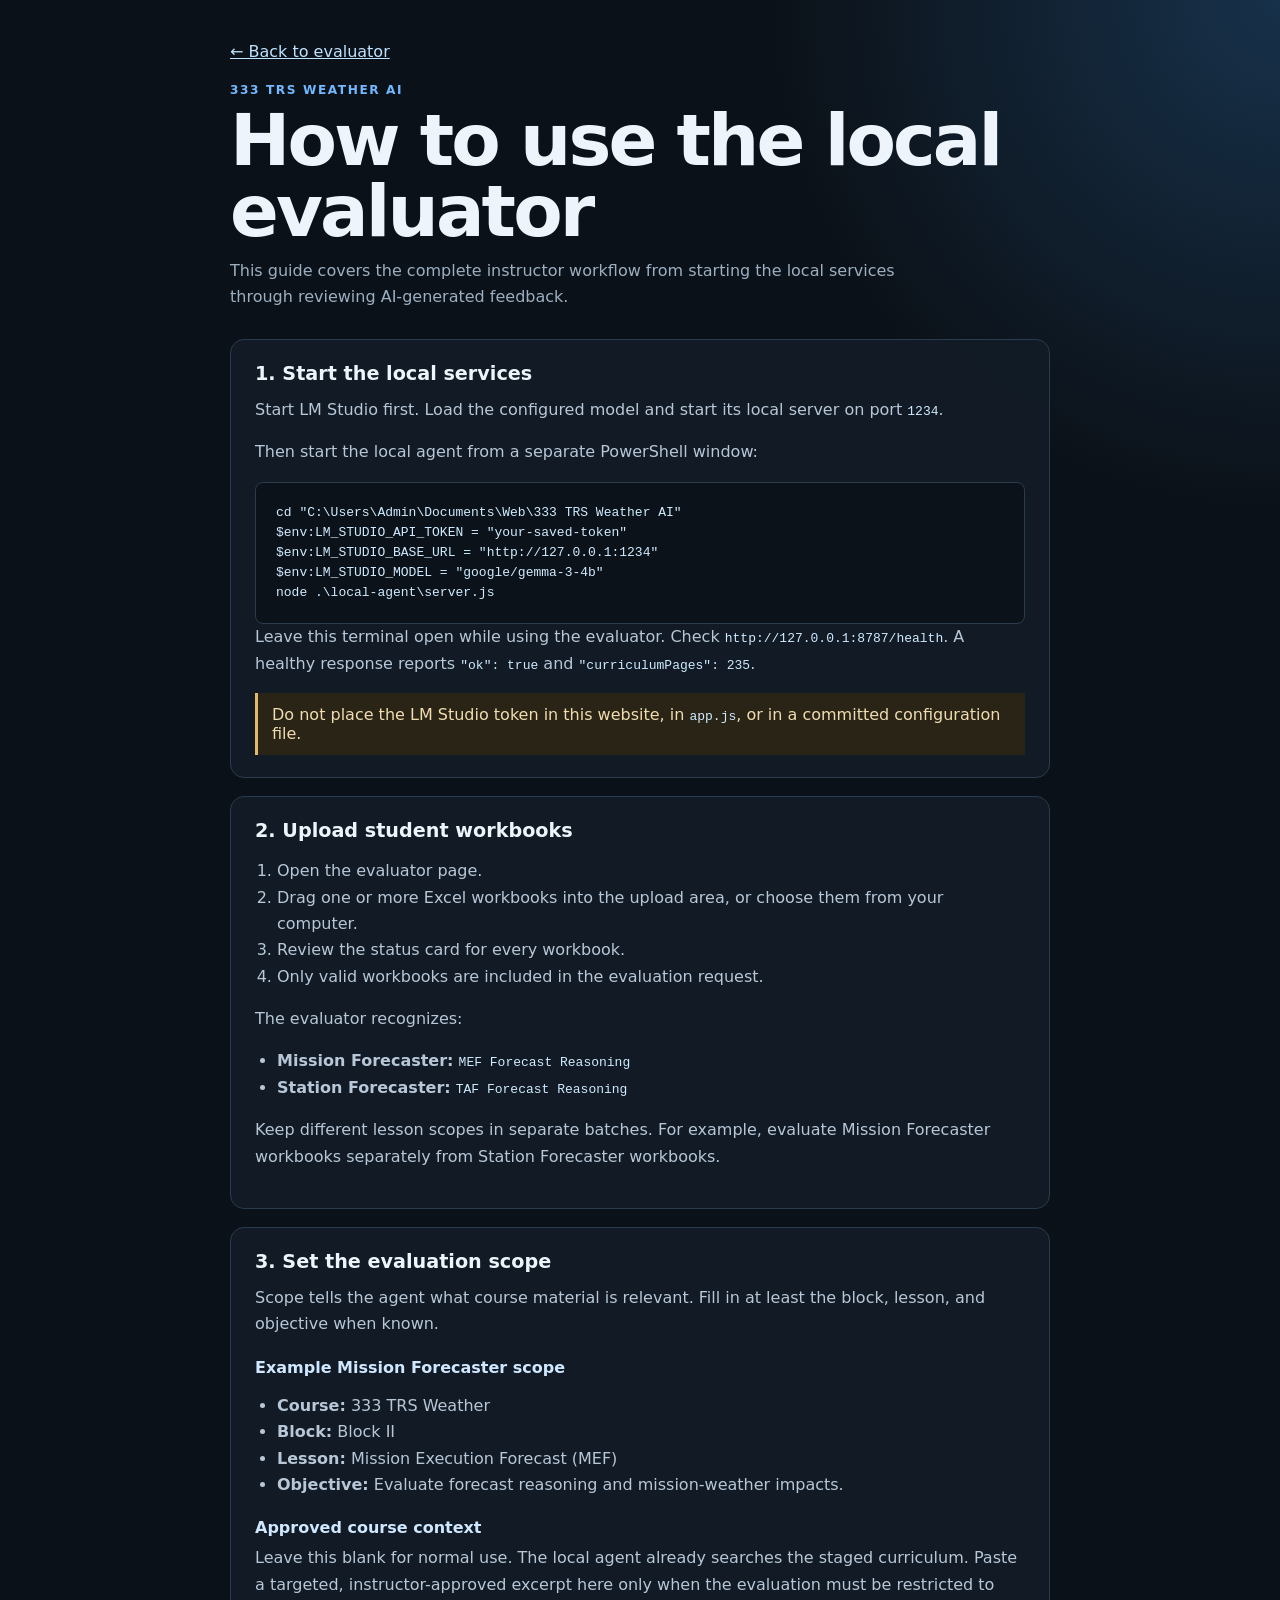
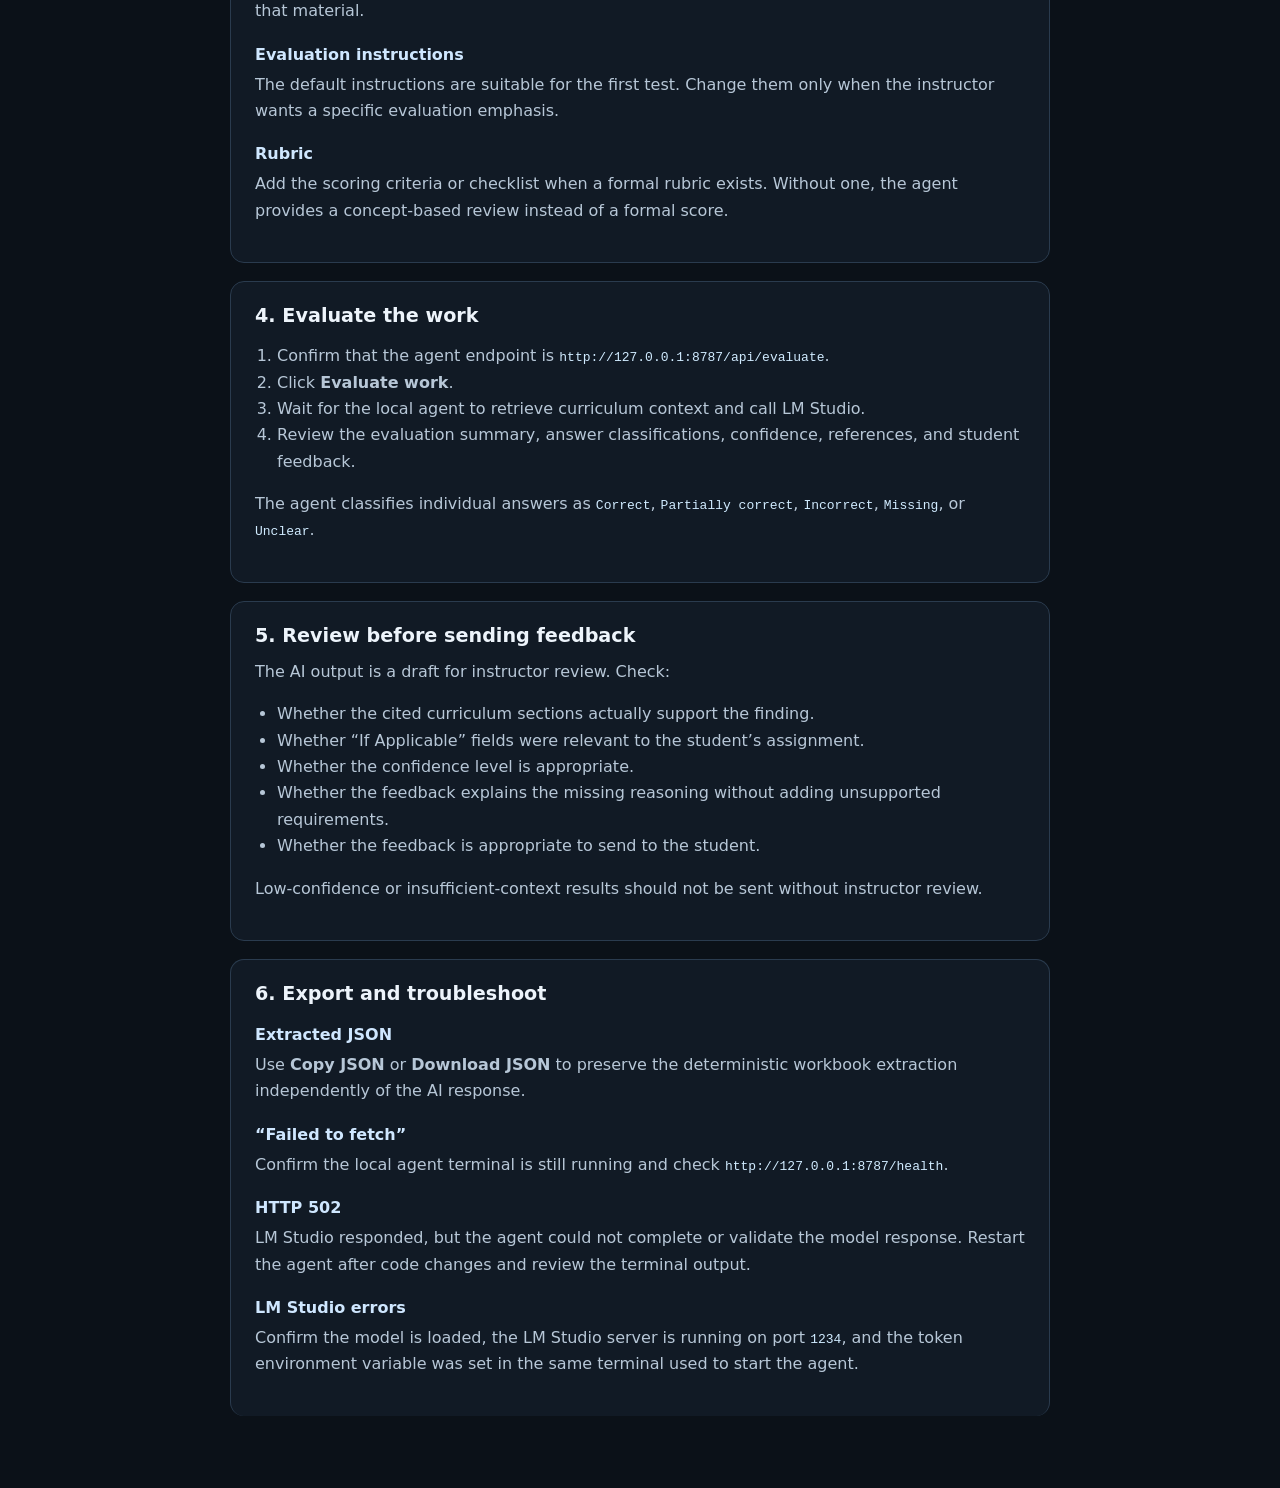
==== local-evaluator/how-to-use.html @ 7e0c820e "Initial project import" ====
<!doctype html>
<html lang="en">
<head>
  <meta charset="utf-8">
  <meta name="viewport" content="width=device-width, initial-scale=1">
  <title>How to use | 333 TRS Local Evaluator</title>
  <link rel="stylesheet" href="styles.css">
  <style>
    .guide { max-width: 820px; margin: 0 auto; }
    .guide-section { padding: 22px 24px; border-bottom: 1px solid var(--line); }
    .guide-section:last-child { border-bottom: 0; }
    .guide-section h2 { margin-bottom: 12px; }
    .guide-section h3 { margin: 20px 0 8px; color: #cfe7ff; font-size: 1rem; }
    .guide-section p, .guide-section li { color: #b7c7d7; line-height: 1.65; }
    .guide-section ul, .guide-section ol { padding-left: 22px; }
    .guide code { color: #d0ebff; }
    .guide pre { min-height: 0; max-height: none; margin: 12px 0 0; border: 1px solid var(--line); border-radius: 8px; background: #0b121a; }
    .back-link { display: inline-block; margin-bottom: 22px; color: #bfe3ff; }
    .warning { padding: 12px 14px; border-left: 3px solid #e4b86a; background: #2a2417; color: #f0dcae; }
  </style>
</head>
<body>
  <main class="app-shell guide">
    <a class="back-link" href="index.html">← Back to evaluator</a>
    <header class="hero">
      <div>
        <p class="eyebrow">333 TRS Weather AI</p>
        <h1>How to use the local evaluator</h1>
        <p class="intro">This guide covers the complete instructor workflow from starting the local services through reviewing AI-generated feedback.</p>
      </div>
    </header>

    <section class="panel guide-section">
      <h2>1. Start the local services</h2>
      <p>Start LM Studio first. Load the configured model and start its local server on port <code>1234</code>.</p>
      <p>Then start the local agent from a separate PowerShell window:</p>
      <pre><code>cd "C:\Users\Admin\Documents\Web\333 TRS Weather AI"
$env:LM_STUDIO_API_TOKEN = "your-saved-token"
$env:LM_STUDIO_BASE_URL = "http://127.0.0.1:1234"
$env:LM_STUDIO_MODEL = "google/gemma-3-4b"
node .\local-agent\server.js</code></pre>
      <p>Leave this terminal open while using the evaluator. Check <code>http://127.0.0.1:8787/health</code>. A healthy response reports <code>"ok": true</code> and <code>"curriculumPages": 235</code>.</p>
      <div class="warning">Do not place the LM Studio token in this website, in <code>app.js</code>, or in a committed configuration file.</div>
    </section>

    <section class="panel guide-section">
      <h2>2. Upload student workbooks</h2>
      <ol>
        <li>Open the evaluator page.</li>
        <li>Drag one or more Excel workbooks into the upload area, or choose them from your computer.</li>
        <li>Review the status card for every workbook.</li>
        <li>Only valid workbooks are included in the evaluation request.</li>
      </ol>
      <p>The evaluator recognizes:</p>
      <ul>
        <li><strong>Mission Forecaster:</strong> <code>MEF Forecast Reasoning</code></li>
        <li><strong>Station Forecaster:</strong> <code>TAF Forecast Reasoning</code></li>
      </ul>
      <p>Keep different lesson scopes in separate batches. For example, evaluate Mission Forecaster workbooks separately from Station Forecaster workbooks.</p>
    </section>

    <section class="panel guide-section">
      <h2>3. Set the evaluation scope</h2>
      <p>Scope tells the agent what course material is relevant. Fill in at least the block, lesson, and objective when known.</p>
      <h3>Example Mission Forecaster scope</h3>
      <ul>
        <li><strong>Course:</strong> 333 TRS Weather</li>
        <li><strong>Block:</strong> Block II</li>
        <li><strong>Lesson:</strong> Mission Execution Forecast (MEF)</li>
        <li><strong>Objective:</strong> Evaluate forecast reasoning and mission-weather impacts.</li>
      </ul>
      <h3>Approved course context</h3>
      <p>Leave this blank for normal use. The local agent already searches the staged curriculum. Paste a targeted, instructor-approved excerpt here only when the evaluation must be restricted to that material.</p>
      <h3>Evaluation instructions</h3>
      <p>The default instructions are suitable for the first test. Change them only when the instructor wants a specific evaluation emphasis.</p>
      <h3>Rubric</h3>
      <p>Add the scoring criteria or checklist when a formal rubric exists. Without one, the agent provides a concept-based review instead of a formal score.</p>
    </section>

    <section class="panel guide-section">
      <h2>4. Evaluate the work</h2>
      <ol>
        <li>Confirm that the agent endpoint is <code>http://127.0.0.1:8787/api/evaluate</code>.</li>
        <li>Click <strong>Evaluate work</strong>.</li>
        <li>Wait for the local agent to retrieve curriculum context and call LM Studio.</li>
        <li>Review the evaluation summary, answer classifications, confidence, references, and student feedback.</li>
      </ol>
      <p>The agent classifies individual answers as <code>Correct</code>, <code>Partially correct</code>, <code>Incorrect</code>, <code>Missing</code>, or <code>Unclear</code>.</p>
    </section>

    <section class="panel guide-section">
      <h2>5. Review before sending feedback</h2>
      <p>The AI output is a draft for instructor review. Check:</p>
      <ul>
        <li>Whether the cited curriculum sections actually support the finding.</li>
        <li>Whether “If Applicable” fields were relevant to the student’s assignment.</li>
        <li>Whether the confidence level is appropriate.</li>
        <li>Whether the feedback explains the missing reasoning without adding unsupported requirements.</li>
        <li>Whether the feedback is appropriate to send to the student.</li>
      </ul>
      <p>Low-confidence or insufficient-context results should not be sent without instructor review.</p>
    </section>

    <section class="panel guide-section">
      <h2>6. Export and troubleshoot</h2>
      <h3>Extracted JSON</h3>
      <p>Use <strong>Copy JSON</strong> or <strong>Download JSON</strong> to preserve the deterministic workbook extraction independently of the AI response.</p>
      <h3>“Failed to fetch”</h3>
      <p>Confirm the local agent terminal is still running and check <code>http://127.0.0.1:8787/health</code>.</p>
      <h3>HTTP 502</h3>
      <p>LM Studio responded, but the agent could not complete or validate the model response. Restart the agent after code changes and review the terminal output.</p>
      <h3>LM Studio errors</h3>
      <p>Confirm the model is loaded, the LM Studio server is running on port <code>1234</code>, and the token environment variable was set in the same terminal used to start the agent.</p>
    </section>
  </main>
</body>
</html>
---- local-evaluator/styles.css ----
:root {
  color-scheme: dark;
  font-family: Inter, ui-sans-serif, system-ui, sans-serif;
  background: #0b1118;
  color: #edf4fb;
  --panel: #121c27;
  --panel-light: #172535;
  --line: #2a3b4e;
  --muted: #9cafc1;
  --accent: #72b8ff;
  --success: #75d6ab;
  --danger: #ffaaa3;
}

* { box-sizing: border-box; }
body { margin: 0; min-height: 100vh; background: radial-gradient(circle at top right, #17314a 0, transparent 32rem), #0b1118; }
button, input, textarea { font: inherit; }
button { border: 0; border-radius: 8px; padding: 10px 14px; background: #2f81f7; color: white; font-weight: 700; cursor: pointer; }
button:hover:not(:disabled) { background: #5ba1fa; }
button:disabled { cursor: not-allowed; opacity: .45; }
textarea, input { width: 100%; border: 1px solid var(--line); border-radius: 8px; padding: 11px 12px; background: #0d151f; color: inherit; }
textarea { resize: vertical; line-height: 1.5; }
label { display: grid; gap: 7px; color: #c9d6e3; font-size: .88rem; font-weight: 700; }

.app-shell { width: min(1120px, calc(100% - 32px)); margin: 0 auto; padding: 42px 0 72px; }
.hero { display: flex; align-items: flex-start; justify-content: space-between; gap: 28px; margin-bottom: 28px; }
.eyebrow, .step { margin: 0 0 8px; color: var(--accent); font-size: .76rem; font-weight: 800; letter-spacing: .13em; text-transform: uppercase; }
h1, h2, p { margin-top: 0; }
h1 { max-width: 780px; margin-bottom: 12px; font-size: clamp(2.2rem, 6vw, 4.5rem); line-height: .98; letter-spacing: -.04em; }
h2 { margin-bottom: 0; font-size: 1.2rem; }
.intro { max-width: 700px; margin-bottom: 0; color: var(--muted); line-height: 1.65; }
.local-badge { flex: 0 0 auto; padding: 8px 11px; border: 1px solid #315473; border-radius: 999px; color: #b9dfff; font-size: .78rem; }
.panel { margin-top: 18px; border: 1px solid var(--line); border-radius: 14px; background: color-mix(in srgb, var(--panel) 92%, transparent); overflow: hidden; }
.panel-heading { display: flex; align-items: center; justify-content: space-between; gap: 16px; padding: 18px 20px; border-bottom: 1px solid var(--line); }
.panel-heading .step { margin-bottom: 4px; }
.muted, small { color: var(--muted); font-size: .84rem; }
.drop-zone { display: grid; justify-items: center; gap: 10px; margin: 20px; padding: 42px 24px; border: 2px dashed #47627f; border-radius: 12px; background: #101a25; text-align: center; transition: .15s ease; }
.drop-zone.is-dragging, .drop-zone:focus { border-color: var(--accent); background: #152a40; outline: none; }
.drop-zone strong { font-size: 1.12rem; }
.drop-zone span { color: var(--muted); }
.status { min-height: 22px; margin: 0 20px 16px; color: #bed0e1; line-height: 1.5; }
.status.success { color: var(--success); }
.status.error { color: var(--danger); }
.submission-list { display: grid; gap: 8px; padding: 0 20px 20px; }
.submission-card { display: flex; align-items: center; justify-content: space-between; gap: 14px; padding: 12px 14px; border: 1px solid var(--line); border-radius: 9px; background: #0e1721; }
.submission-card strong { display: block; overflow-wrap: anywhere; }
.submission-card small { display: block; margin-top: 3px; }
.pill { padding: 4px 8px; border-radius: 999px; background: #20374a; color: #bfe3ff; font-size: .75rem; white-space: nowrap; }
.pill.error { background: #482b32; color: #ffc4bd; }
.field-grid { display: grid; grid-template-columns: repeat(4, 1fr); gap: 14px; padding: 20px 20px 0; }
.field-stack { display: grid; gap: 16px; padding: 16px 20px 20px; }
.agent-row { display: grid; grid-template-columns: minmax(0, 1fr) 180px auto; align-items: end; gap: 14px; padding: 20px; }
.primary { min-height: 45px; }
.evaluation-output { margin: 0 20px 20px; padding: 18px; border: 1px solid #315473; border-radius: 10px; background: #0c1823; line-height: 1.6; white-space: pre-wrap; }
.output-panel { margin-top: 18px; }
.actions { display: flex; gap: 8px; }
pre { margin: 0; min-height: 220px; max-height: 50vh; overflow: auto; padding: 20px; color: #c8e1ff; font: 13px/1.55 ui-monospace, SFMono-Regular, Consolas, monospace; white-space: pre-wrap; overflow-wrap: anywhere; }

@media (max-width: 760px) {
  .hero, .panel-heading { align-items: flex-start; flex-direction: column; }
  .field-grid, .agent-row { grid-template-columns: 1fr; }
  .local-badge { align-self: flex-start; }
  .actions { flex-wrap: wrap; }
}
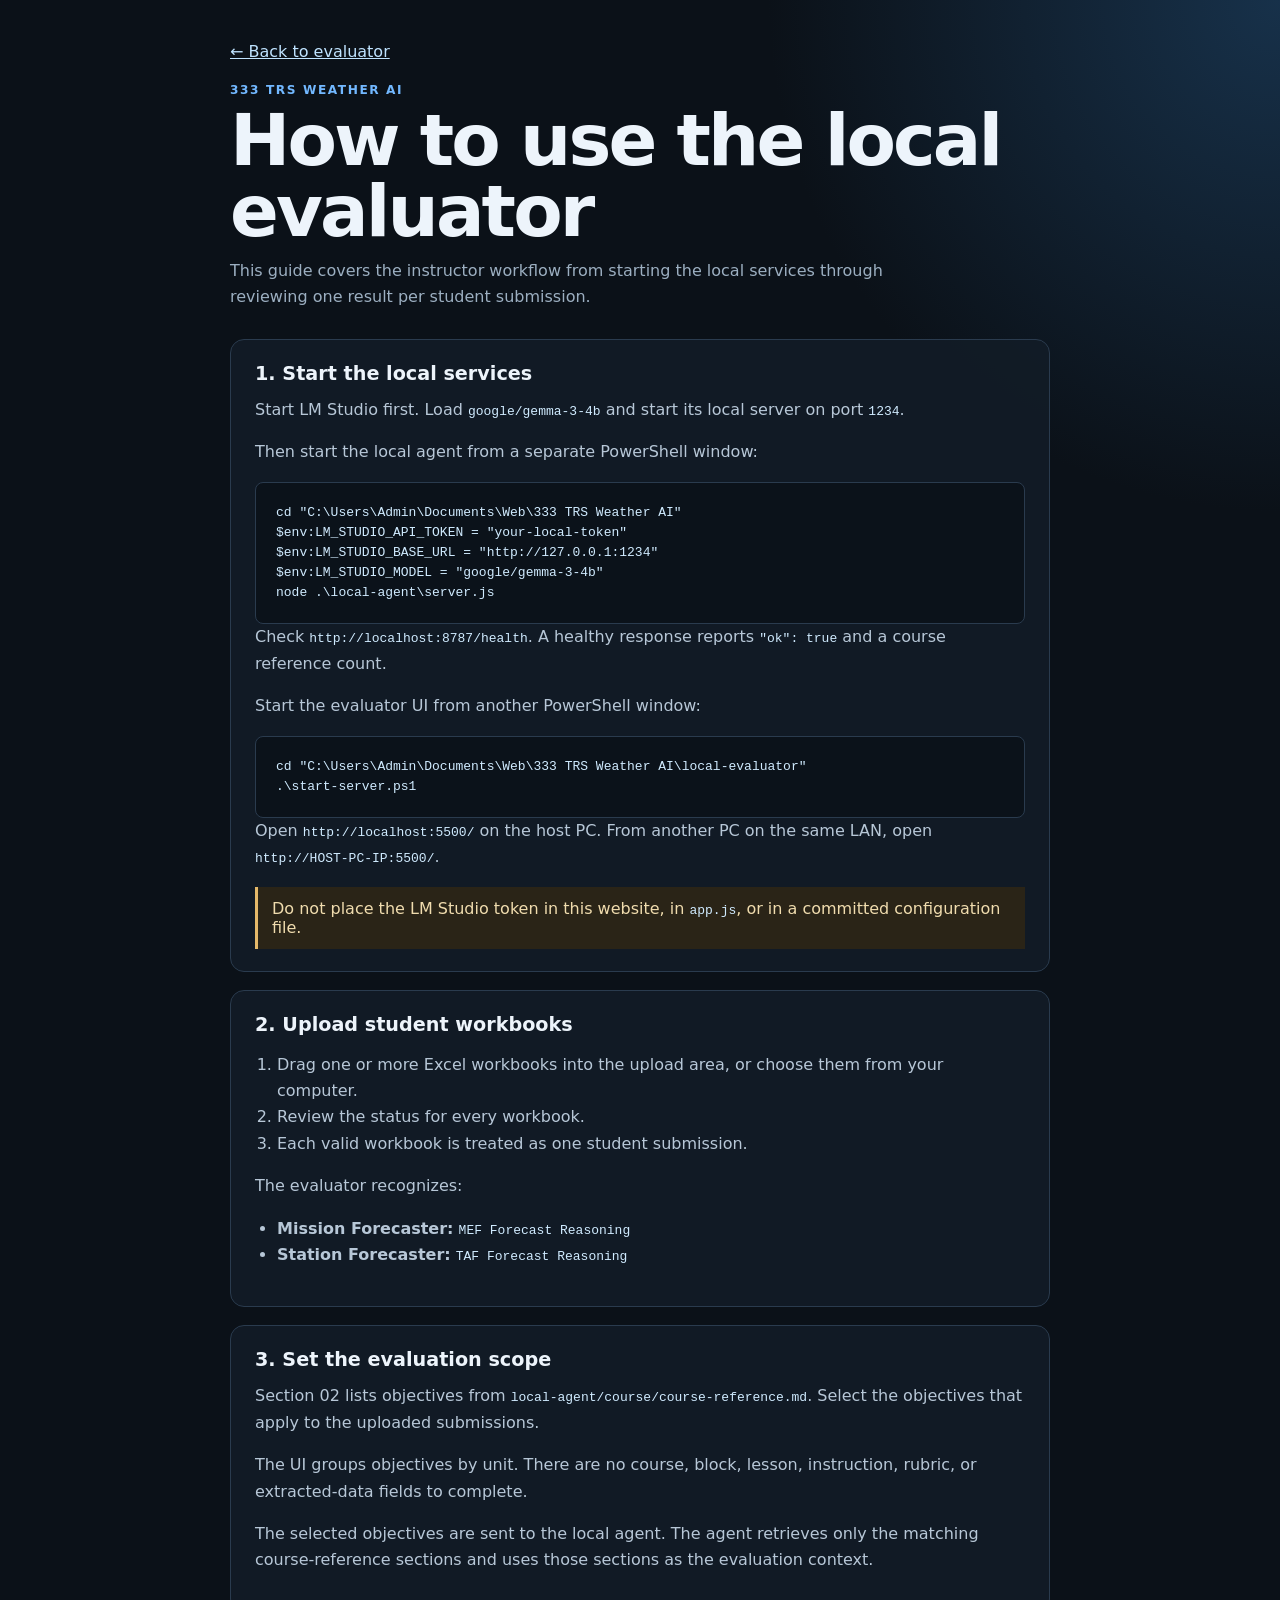
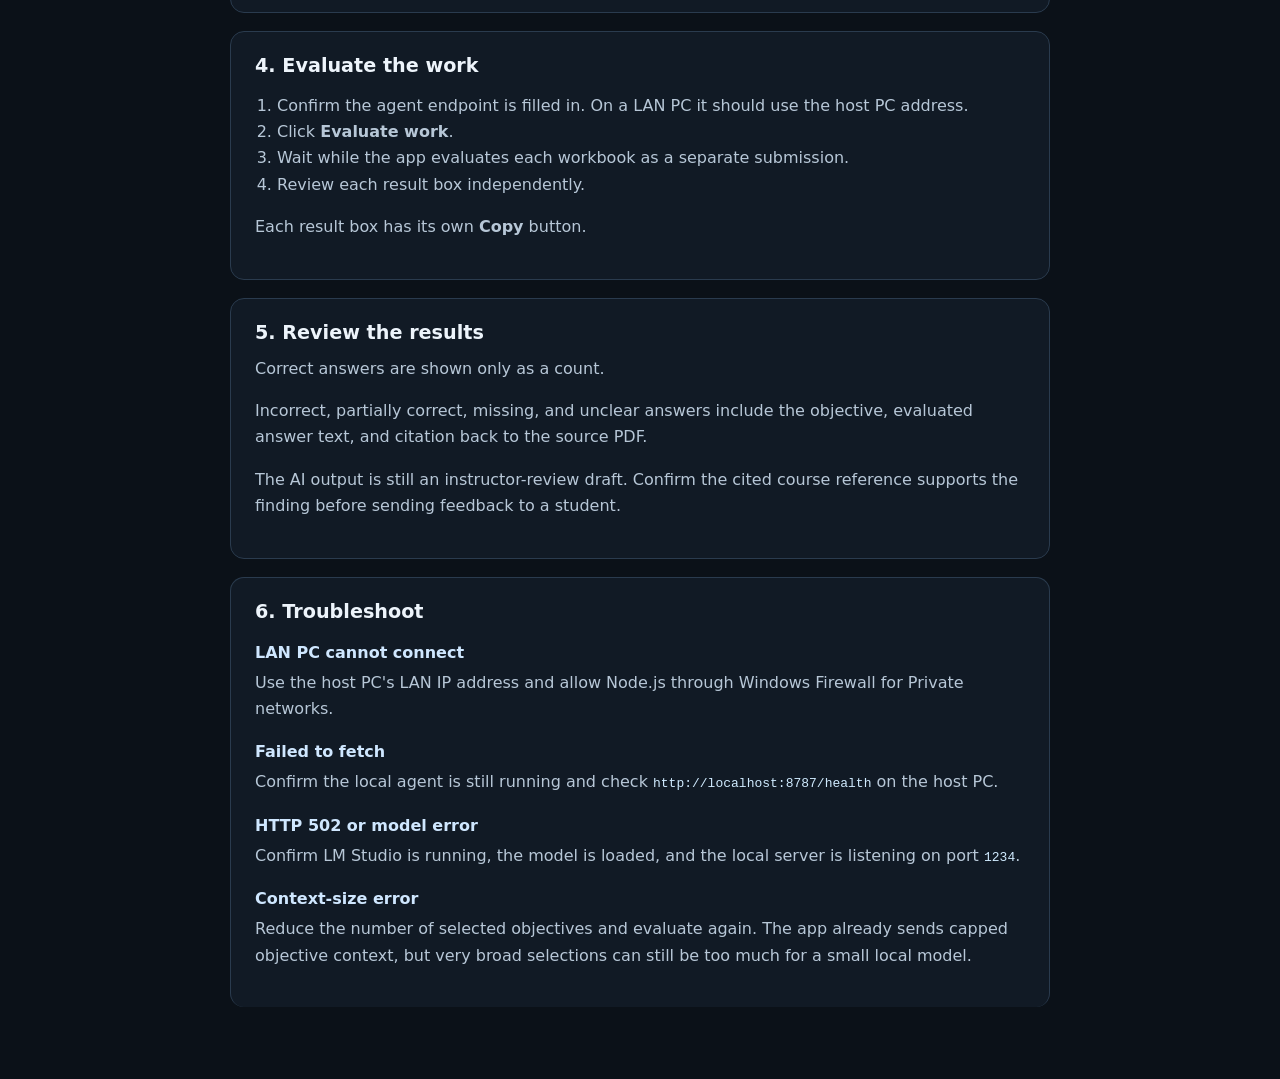
==== commit a5152113: "Update local evaluator workflow docs" ====
--- a/local-evaluator/how-to-use.html
+++ b/local-evaluator/how-to-use.html
@@ -21,96 +21,81 @@
 </head>
 <body>
   <main class="app-shell guide">
-    <a class="back-link" href="index.html">← Back to evaluator</a>
+    <a class="back-link" href="index.html">&larr; Back to evaluator</a>
     <header class="hero">
       <div>
         <p class="eyebrow">333 TRS Weather AI</p>
         <h1>How to use the local evaluator</h1>
-        <p class="intro">This guide covers the complete instructor workflow from starting the local services through reviewing AI-generated feedback.</p>
+        <p class="intro">This guide covers the instructor workflow from starting the local services through reviewing one result per student submission.</p>
       </div>
     </header>
 
     <section class="panel guide-section">
       <h2>1. Start the local services</h2>
-      <p>Start LM Studio first. Load the configured model and start its local server on port <code>1234</code>.</p>
+      <p>Start LM Studio first. Load <code>google/gemma-3-4b</code> and start its local server on port <code>1234</code>.</p>
       <p>Then start the local agent from a separate PowerShell window:</p>
       <pre><code>cd "C:\Users\Admin\Documents\Web\333 TRS Weather AI"
-$env:LM_STUDIO_API_TOKEN = "your-saved-token"
+$env:LM_STUDIO_API_TOKEN = "your-local-token"
 $env:LM_STUDIO_BASE_URL = "http://127.0.0.1:1234"
 $env:LM_STUDIO_MODEL = "google/gemma-3-4b"
 node .\local-agent\server.js</code></pre>
-      <p>Leave this terminal open while using the evaluator. Check <code>http://127.0.0.1:8787/health</code>. A healthy response reports <code>"ok": true</code> and <code>"curriculumPages": 235</code>.</p>
+      <p>Check <code>http://localhost:8787/health</code>. A healthy response reports <code>"ok": true</code> and a course reference count.</p>
+      <p>Start the evaluator UI from another PowerShell window:</p>
+      <pre><code>cd "C:\Users\Admin\Documents\Web\333 TRS Weather AI\local-evaluator"
+.\start-server.ps1</code></pre>
+      <p>Open <code>http://localhost:5500/</code> on the host PC. From another PC on the same LAN, open <code>http://HOST-PC-IP:5500/</code>.</p>
       <div class="warning">Do not place the LM Studio token in this website, in <code>app.js</code>, or in a committed configuration file.</div>
     </section>
 
     <section class="panel guide-section">
       <h2>2. Upload student workbooks</h2>
       <ol>
-        <li>Open the evaluator page.</li>
         <li>Drag one or more Excel workbooks into the upload area, or choose them from your computer.</li>
-        <li>Review the status card for every workbook.</li>
-        <li>Only valid workbooks are included in the evaluation request.</li>
+        <li>Review the status for every workbook.</li>
+        <li>Each valid workbook is treated as one student submission.</li>
       </ol>
       <p>The evaluator recognizes:</p>
       <ul>
         <li><strong>Mission Forecaster:</strong> <code>MEF Forecast Reasoning</code></li>
         <li><strong>Station Forecaster:</strong> <code>TAF Forecast Reasoning</code></li>
       </ul>
-      <p>Keep different lesson scopes in separate batches. For example, evaluate Mission Forecaster workbooks separately from Station Forecaster workbooks.</p>
     </section>
 
     <section class="panel guide-section">
       <h2>3. Set the evaluation scope</h2>
-      <p>Scope tells the agent what course material is relevant. Fill in at least the block, lesson, and objective when known.</p>
-      <h3>Example Mission Forecaster scope</h3>
-      <ul>
-        <li><strong>Course:</strong> 333 TRS Weather</li>
-        <li><strong>Block:</strong> Block II</li>
-        <li><strong>Lesson:</strong> Mission Execution Forecast (MEF)</li>
-        <li><strong>Objective:</strong> Evaluate forecast reasoning and mission-weather impacts.</li>
-      </ul>
-      <h3>Approved course context</h3>
-      <p>Leave this blank for normal use. The local agent already searches the staged curriculum. Paste a targeted, instructor-approved excerpt here only when the evaluation must be restricted to that material.</p>
-      <h3>Evaluation instructions</h3>
-      <p>The default instructions are suitable for the first test. Change them only when the instructor wants a specific evaluation emphasis.</p>
-      <h3>Rubric</h3>
-      <p>Add the scoring criteria or checklist when a formal rubric exists. Without one, the agent provides a concept-based review instead of a formal score.</p>
+      <p>Section 02 lists objectives from <code>local-agent/course/course-reference.md</code>. Select the objectives that apply to the uploaded submissions.</p>
+      <p>The UI groups objectives by unit. There are no course, block, lesson, instruction, rubric, or extracted-data fields to complete.</p>
+      <p>The selected objectives are sent to the local agent. The agent retrieves only the matching course-reference sections and uses those sections as the evaluation context.</p>
     </section>
 
     <section class="panel guide-section">
       <h2>4. Evaluate the work</h2>
       <ol>
-        <li>Confirm that the agent endpoint is <code>http://127.0.0.1:8787/api/evaluate</code>.</li>
+        <li>Confirm the agent endpoint is filled in. On a LAN PC it should use the host PC address.</li>
         <li>Click <strong>Evaluate work</strong>.</li>
-        <li>Wait for the local agent to retrieve curriculum context and call LM Studio.</li>
-        <li>Review the evaluation summary, answer classifications, confidence, references, and student feedback.</li>
+        <li>Wait while the app evaluates each workbook as a separate submission.</li>
+        <li>Review each result box independently.</li>
       </ol>
-      <p>The agent classifies individual answers as <code>Correct</code>, <code>Partially correct</code>, <code>Incorrect</code>, <code>Missing</code>, or <code>Unclear</code>.</p>
+      <p>Each result box has its own <strong>Copy</strong> button.</p>
     </section>
 
     <section class="panel guide-section">
-      <h2>5. Review before sending feedback</h2>
-      <p>The AI output is a draft for instructor review. Check:</p>
-      <ul>
-        <li>Whether the cited curriculum sections actually support the finding.</li>
-        <li>Whether “If Applicable” fields were relevant to the student’s assignment.</li>
-        <li>Whether the confidence level is appropriate.</li>
-        <li>Whether the feedback explains the missing reasoning without adding unsupported requirements.</li>
-        <li>Whether the feedback is appropriate to send to the student.</li>
-      </ul>
-      <p>Low-confidence or insufficient-context results should not be sent without instructor review.</p>
+      <h2>5. Review the results</h2>
+      <p>Correct answers are shown only as a count.</p>
+      <p>Incorrect, partially correct, missing, and unclear answers include the objective, evaluated answer text, and citation back to the source PDF.</p>
+      <p>The AI output is still an instructor-review draft. Confirm the cited course reference supports the finding before sending feedback to a student.</p>
     </section>
 
     <section class="panel guide-section">
-      <h2>6. Export and troubleshoot</h2>
-      <h3>Extracted JSON</h3>
-      <p>Use <strong>Copy JSON</strong> or <strong>Download JSON</strong> to preserve the deterministic workbook extraction independently of the AI response.</p>
-      <h3>“Failed to fetch”</h3>
-      <p>Confirm the local agent terminal is still running and check <code>http://127.0.0.1:8787/health</code>.</p>
-      <h3>HTTP 502</h3>
-      <p>LM Studio responded, but the agent could not complete or validate the model response. Restart the agent after code changes and review the terminal output.</p>
-      <h3>LM Studio errors</h3>
-      <p>Confirm the model is loaded, the LM Studio server is running on port <code>1234</code>, and the token environment variable was set in the same terminal used to start the agent.</p>
+      <h2>6. Troubleshoot</h2>
+      <h3>LAN PC cannot connect</h3>
+      <p>Use the host PC's LAN IP address and allow Node.js through Windows Firewall for Private networks.</p>
+      <h3>Failed to fetch</h3>
+      <p>Confirm the local agent is still running and check <code>http://localhost:8787/health</code> on the host PC.</p>
+      <h3>HTTP 502 or model error</h3>
+      <p>Confirm LM Studio is running, the model is loaded, and the local server is listening on port <code>1234</code>.</p>
+      <h3>Context-size error</h3>
+      <p>Reduce the number of selected objectives and evaluate again. The app already sends capped objective context, but very broad selections can still be too much for a small local model.</p>
     </section>
   </main>
 </body>
--- a/local-evaluator/styles.css
+++ b/local-evaluator/styles.css
@@ -47,18 +47,30 @@
 .submission-card small { display: block; margin-top: 3px; }
 .pill { padding: 4px 8px; border-radius: 999px; background: #20374a; color: #bfe3ff; font-size: .75rem; white-space: nowrap; }
 .pill.error { background: #482b32; color: #ffc4bd; }
-.field-grid { display: grid; grid-template-columns: repeat(4, 1fr); gap: 14px; padding: 20px 20px 0; }
 .field-stack { display: grid; gap: 16px; padding: 16px 20px 20px; }
-.agent-row { display: grid; grid-template-columns: minmax(0, 1fr) 180px auto; align-items: end; gap: 14px; padding: 20px; }
+.label-row { display: flex; align-items: center; justify-content: space-between; gap: 14px; margin-bottom: 8px; color: #c9d6e3; font-size: .88rem; font-weight: 700; }
+.objective-list { display: grid; gap: 14px; }
+.objective-unit { border: 1px solid var(--line); border-radius: 10px; background: #0c1520; overflow: hidden; }
+.objective-unit h3 { margin: 0; padding: 12px 14px; border-bottom: 1px solid var(--line); font-size: .98rem; color: #edf4fb; }
+.objective-options { display: grid; grid-template-columns: repeat(auto-fit, minmax(210px, 1fr)); gap: 8px; padding: 12px; }
+.objective-option { display: flex; grid-template-columns: none; align-items: flex-start; gap: 9px; padding: 10px 12px; border: 1px solid var(--line); border-radius: 8px; background: #0e1721; font-weight: 650; }
+.objective-option input { width: auto; margin-top: 2px; accent-color: var(--accent); }
+.agent-row { display: grid; grid-template-columns: minmax(0, 1fr) 180px; align-items: end; gap: 14px; padding: 20px; }
 .primary { min-height: 45px; }
-.evaluation-output { margin: 0 20px 20px; padding: 18px; border: 1px solid #315473; border-radius: 10px; background: #0c1823; line-height: 1.6; white-space: pre-wrap; }
+.evaluation-grid { display: grid; gap: 12px; margin: 0 20px 20px; }
+.evaluation-card { border: 1px solid #315473; border-radius: 10px; background: #0c1823; overflow: hidden; }
+.result-heading { display: flex; align-items: center; justify-content: space-between; gap: 12px; padding: 14px 16px; border-bottom: 1px solid #315473; }
+.result-heading h3 { margin: 0; font-size: 1rem; overflow-wrap: anywhere; }
+.result-actions { display: flex; align-items: center; gap: 8px; }
+.result-actions button { padding: 6px 9px; border-radius: 7px; font-size: .78rem; }
+.evaluation-card pre { min-height: 120px; max-height: 38vh; padding: 16px; color: #d9ebff; }
 .output-panel { margin-top: 18px; }
 .actions { display: flex; gap: 8px; }
 pre { margin: 0; min-height: 220px; max-height: 50vh; overflow: auto; padding: 20px; color: #c8e1ff; font: 13px/1.55 ui-monospace, SFMono-Regular, Consolas, monospace; white-space: pre-wrap; overflow-wrap: anywhere; }
 
 @media (max-width: 760px) {
   .hero, .panel-heading { align-items: flex-start; flex-direction: column; }
-  .field-grid, .agent-row { grid-template-columns: 1fr; }
+  .agent-row { grid-template-columns: 1fr; }
   .local-badge { align-self: flex-start; }
   .actions { flex-wrap: wrap; }
 }
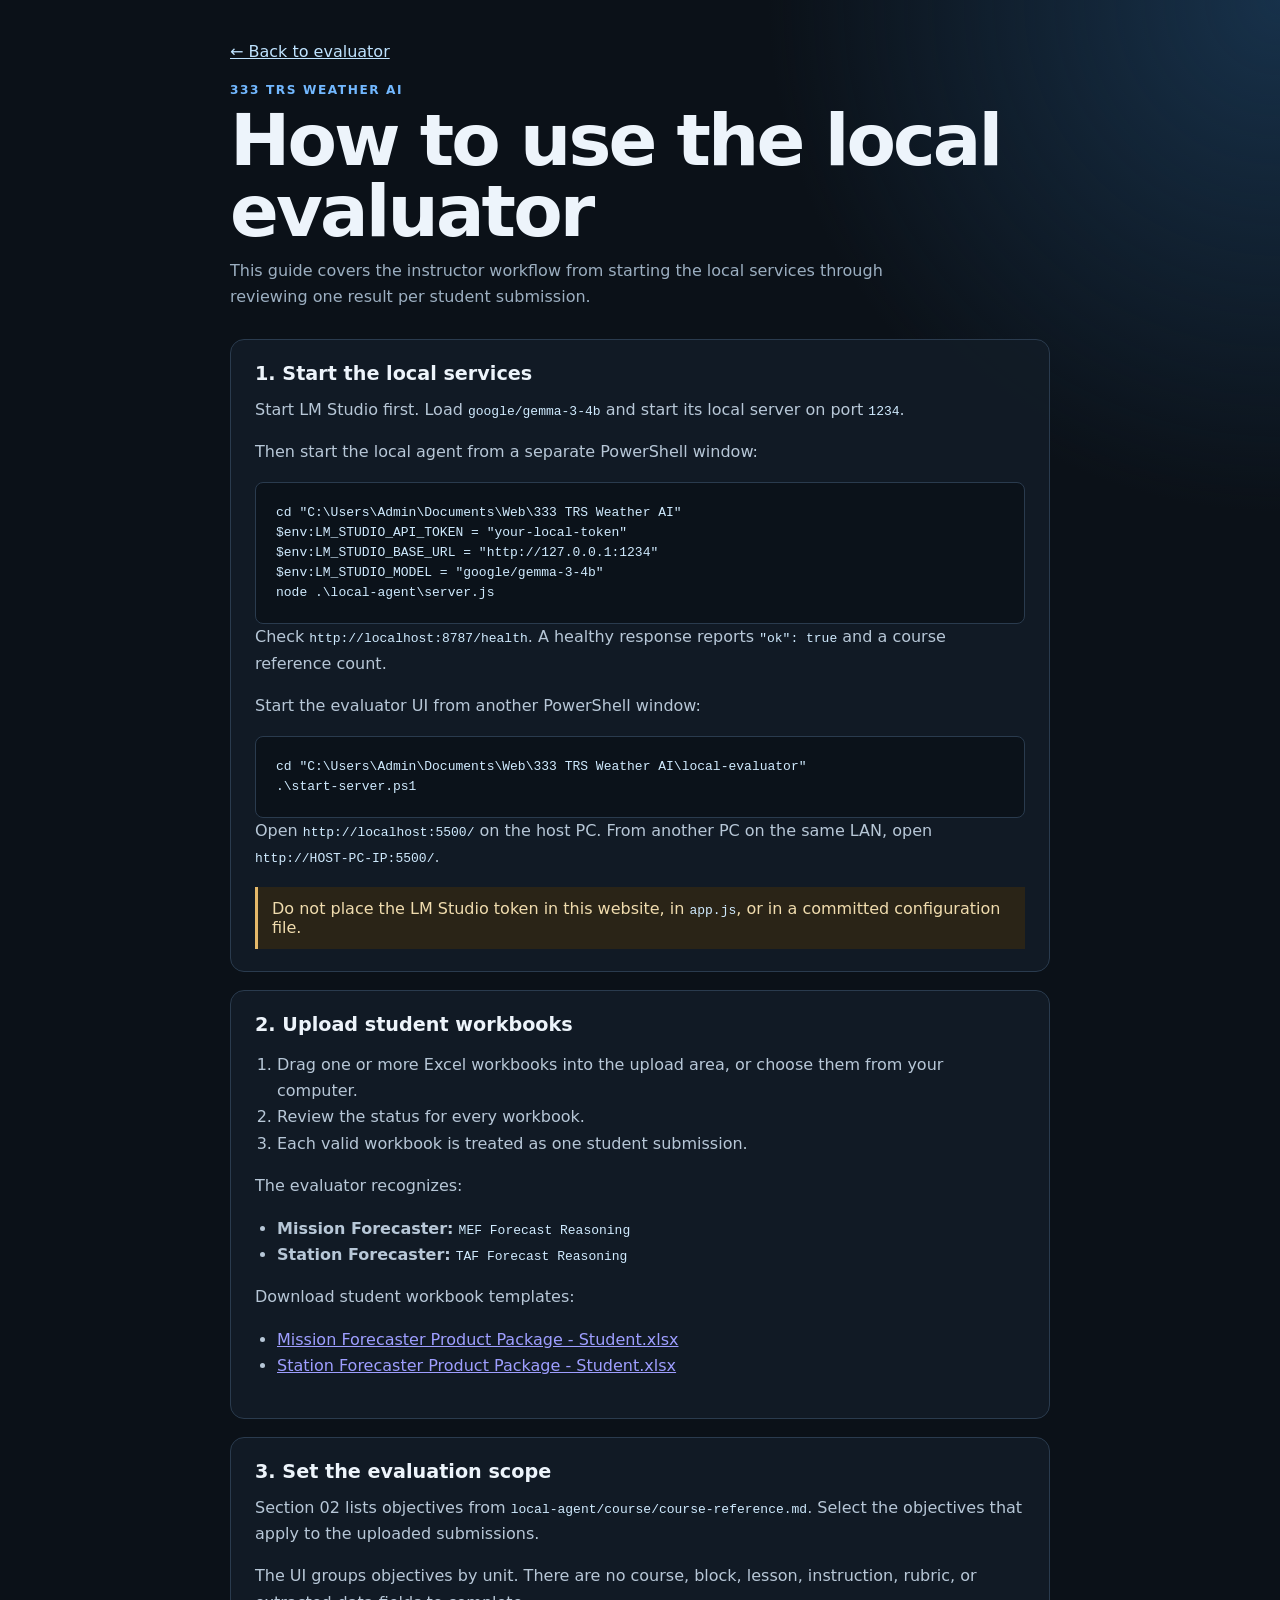
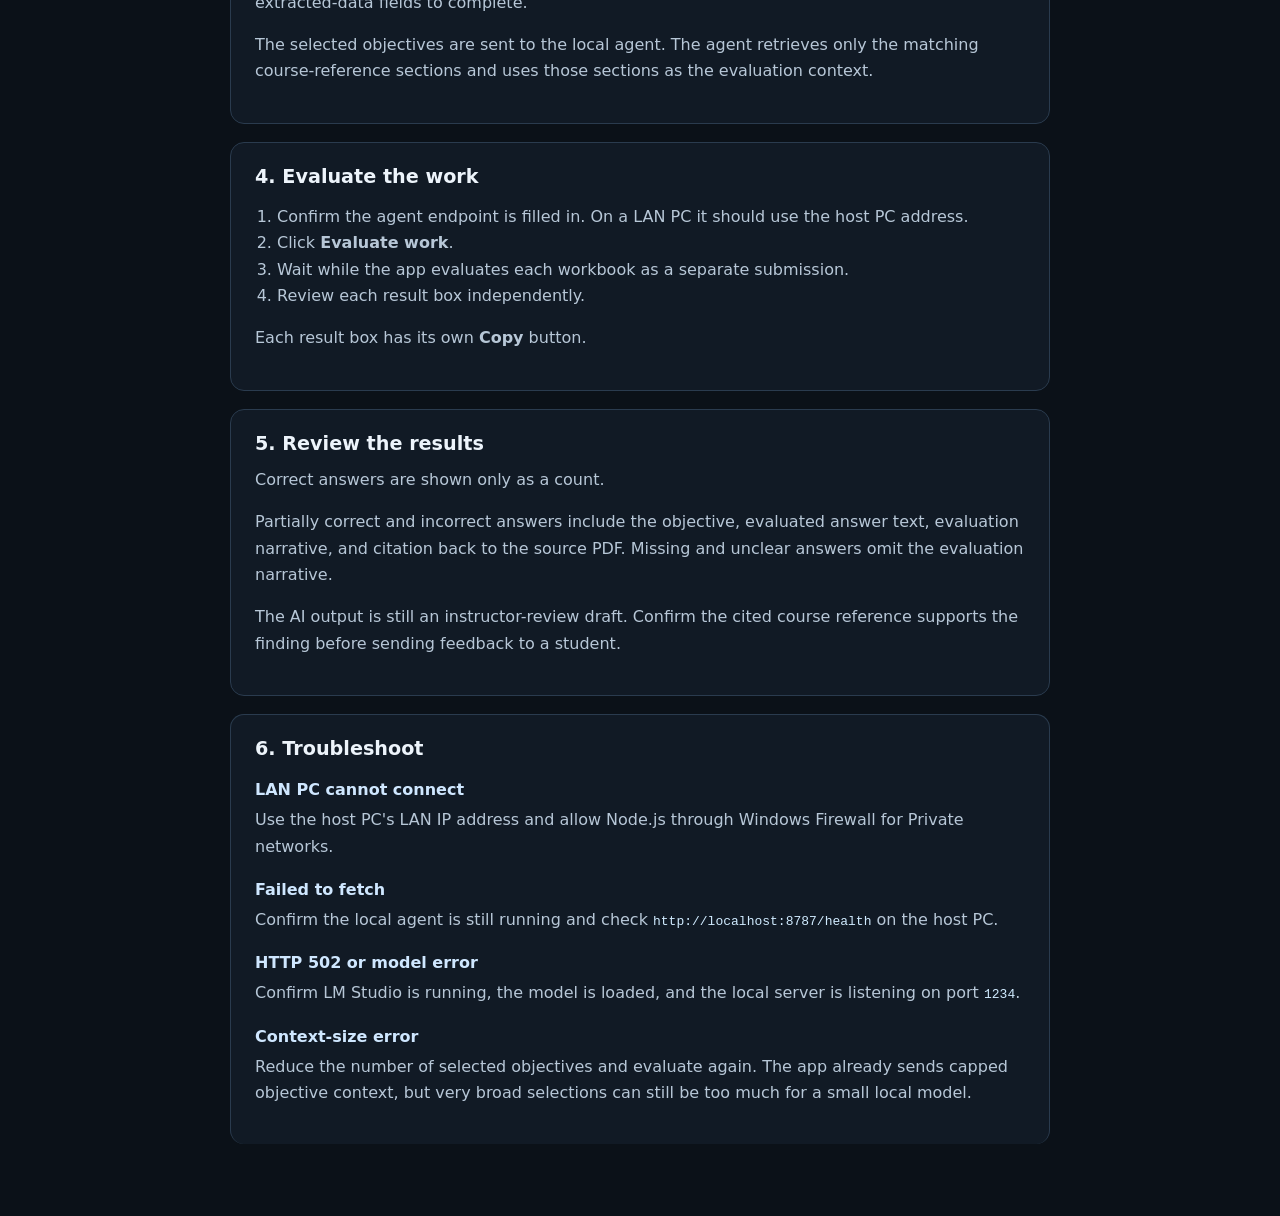
==== commit 53f4a639: "Update evaluator feedback and templates" ====
--- a/local-evaluator/how-to-use.html
+++ b/local-evaluator/how-to-use.html
@@ -59,6 +59,11 @@
         <li><strong>Mission Forecaster:</strong> <code>MEF Forecast Reasoning</code></li>
         <li><strong>Station Forecaster:</strong> <code>TAF Forecast Reasoning</code></li>
       </ul>
+      <p>Download student workbook templates:</p>
+      <ul>
+        <li><a href="../docs/II.6.a - Mission Forecaster Product Package - Student.xlsx" download>Mission Forecaster Product Package - Student.xlsx</a></li>
+        <li><a href="../docs/II.6.a - Station Forecaster Product Package - Student.xlsx" download>Station Forecaster Product Package - Student.xlsx</a></li>
+      </ul>
     </section>
 
     <section class="panel guide-section">
@@ -82,7 +87,7 @@
     <section class="panel guide-section">
       <h2>5. Review the results</h2>
       <p>Correct answers are shown only as a count.</p>
-      <p>Incorrect, partially correct, missing, and unclear answers include the objective, evaluated answer text, and citation back to the source PDF.</p>
+      <p>Partially correct and incorrect answers include the objective, evaluated answer text, evaluation narrative, and citation back to the source PDF. Missing and unclear answers omit the evaluation narrative.</p>
       <p>The AI output is still an instructor-review draft. Confirm the cited course reference supports the finding before sending feedback to a student.</p>
     </section>
 
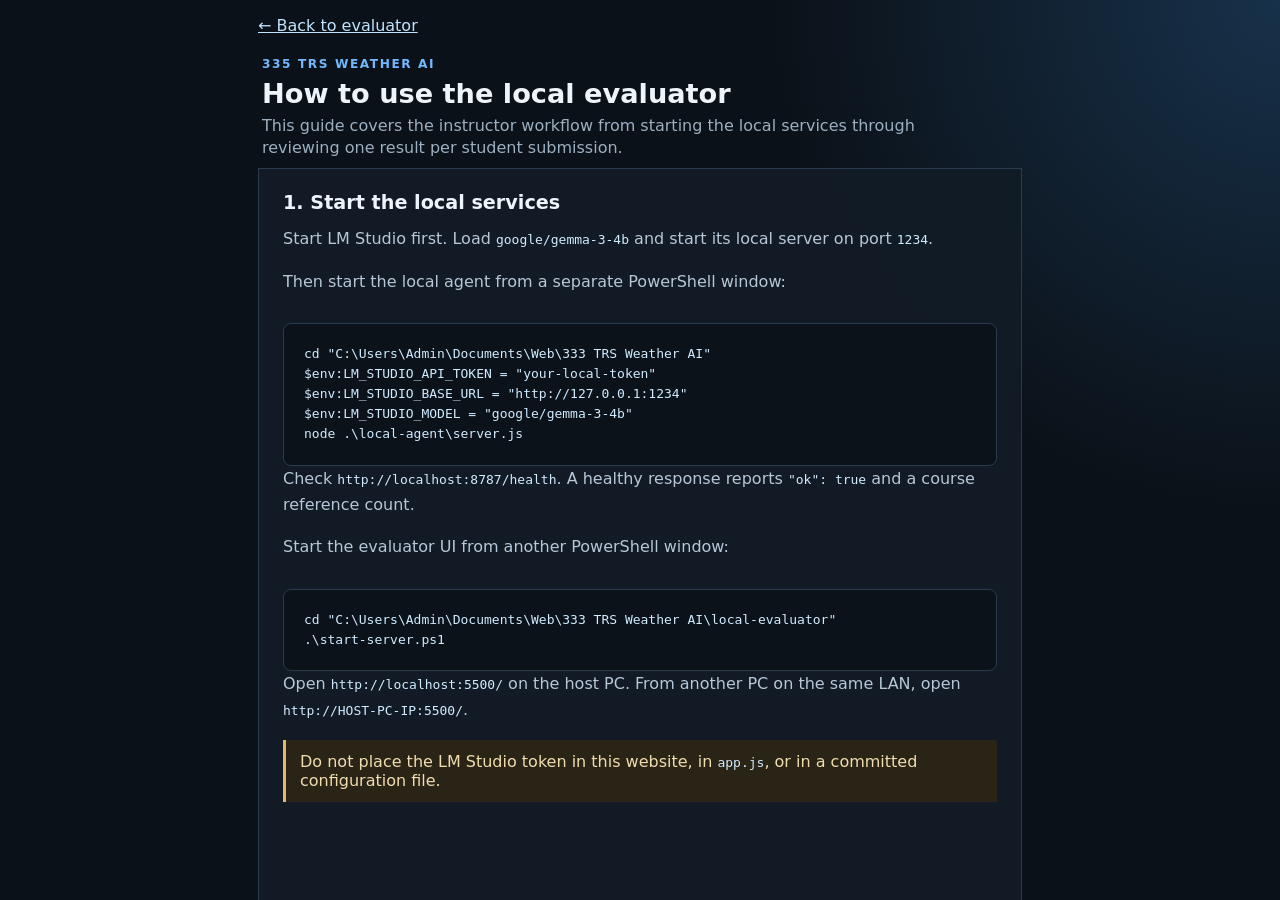
==== commit a7658177: "layout change" ====
--- a/local-evaluator/how-to-use.html
+++ b/local-evaluator/how-to-use.html
@@ -1,107 +1,219 @@
 <!doctype html>
 <html lang="en">
-<head>
-  <meta charset="utf-8">
-  <meta name="viewport" content="width=device-width, initial-scale=1">
-  <title>How to use | 333 TRS Local Evaluator</title>
-  <link rel="stylesheet" href="styles.css">
-  <style>
-    .guide { max-width: 820px; margin: 0 auto; }
-    .guide-section { padding: 22px 24px; border-bottom: 1px solid var(--line); }
-    .guide-section:last-child { border-bottom: 0; }
-    .guide-section h2 { margin-bottom: 12px; }
-    .guide-section h3 { margin: 20px 0 8px; color: #cfe7ff; font-size: 1rem; }
-    .guide-section p, .guide-section li { color: #b7c7d7; line-height: 1.65; }
-    .guide-section ul, .guide-section ol { padding-left: 22px; }
-    .guide code { color: #d0ebff; }
-    .guide pre { min-height: 0; max-height: none; margin: 12px 0 0; border: 1px solid var(--line); border-radius: 8px; background: #0b121a; }
-    .back-link { display: inline-block; margin-bottom: 22px; color: #bfe3ff; }
-    .warning { padding: 12px 14px; border-left: 3px solid #e4b86a; background: #2a2417; color: #f0dcae; }
-  </style>
-</head>
-<body>
-  <main class="app-shell guide">
-    <a class="back-link" href="index.html">&larr; Back to evaluator</a>
-    <header class="hero">
-      <div>
-        <p class="eyebrow">333 TRS Weather AI</p>
-        <h1>How to use the local evaluator</h1>
-        <p class="intro">This guide covers the instructor workflow from starting the local services through reviewing one result per student submission.</p>
-      </div>
-    </header>
-
-    <section class="panel guide-section">
-      <h2>1. Start the local services</h2>
-      <p>Start LM Studio first. Load <code>google/gemma-3-4b</code> and start its local server on port <code>1234</code>.</p>
-      <p>Then start the local agent from a separate PowerShell window:</p>
-      <pre><code>cd "C:\Users\Admin\Documents\Web\333 TRS Weather AI"
+  <head>
+    <meta charset="utf-8" />
+    <meta name="viewport" content="width=device-width, initial-scale=1" />
+    <title>How to use | 333 TRS Local Evaluator</title>
+    <link rel="stylesheet" href="styles.css" />
+    <style>
+      .guide {
+        max-width: 820px;
+        margin: 0 auto;
+      }
+      .guide-section {
+        padding: 22px 24px;
+        border-bottom: 1px solid var(--line);
+      }
+      .guide-section:last-child {
+        border-bottom: 0;
+      }
+      .guide-section h2 {
+        margin-bottom: 12px;
+      }
+      .guide-section h3 {
+        margin: 20px 0 8px;
+        color: #cfe7ff;
+        font-size: 1rem;
+      }
+      .guide-section p,
+      .guide-section li {
+        color: #b7c7d7;
+        line-height: 1.65;
+      }
+      .guide-section ul,
+      .guide-section ol {
+        padding-left: 22px;
+      }
+      .guide code {
+        color: #d0ebff;
+      }
+      .guide pre {
+        min-height: 0;
+        max-height: none;
+        margin: 12px 0 0;
+        border: 1px solid var(--line);
+        border-radius: 8px;
+        background: #0b121a;
+      }
+      .back-link {
+        display: inline-block;
+        margin-bottom: 22px;
+        color: #bfe3ff;
+      }
+      .warning {
+        padding: 12px 14px;
+        border-left: 3px solid #e4b86a;
+        background: #2a2417;
+        color: #f0dcae;
+      }
+    </style>
+  </head>
+  <body>
+    <main class="app-shell guide">
+      <a class="back-link" href="index.html">&larr; Back to evaluator</a>
+      <header class="hero">
+        <div>
+          <p class="eyebrow">335 TRS Weather AI</p>
+          <h1>How to use the local evaluator</h1>
+          <p class="intro">
+            This guide covers the instructor workflow from starting the local
+            services through reviewing one result per student submission.
+          </p>
+        </div>
+      </header>
+
+      <section class="panel guide-section">
+        <h2>1. Start the local services</h2>
+        <p>
+          Start LM Studio first. Load <code>google/gemma-3-4b</code> and start
+          its local server on port <code>1234</code>.
+        </p>
+        <p>Then start the local agent from a separate PowerShell window:</p>
+        <pre><code>cd "C:\Users\Admin\Documents\Web\333 TRS Weather AI"
 $env:LM_STUDIO_API_TOKEN = "your-local-token"
 $env:LM_STUDIO_BASE_URL = "http://127.0.0.1:1234"
 $env:LM_STUDIO_MODEL = "google/gemma-3-4b"
 node .\local-agent\server.js</code></pre>
-      <p>Check <code>http://localhost:8787/health</code>. A healthy response reports <code>"ok": true</code> and a course reference count.</p>
-      <p>Start the evaluator UI from another PowerShell window:</p>
-      <pre><code>cd "C:\Users\Admin\Documents\Web\333 TRS Weather AI\local-evaluator"
+        <p>
+          Check <code>http://localhost:8787/health</code>. A healthy response
+          reports <code>"ok": true</code> and a course reference count.
+        </p>
+        <p>Start the evaluator UI from another PowerShell window:</p>
+        <pre><code>cd "C:\Users\Admin\Documents\Web\333 TRS Weather AI\local-evaluator"
 .\start-server.ps1</code></pre>
-      <p>Open <code>http://localhost:5500/</code> on the host PC. From another PC on the same LAN, open <code>http://HOST-PC-IP:5500/</code>.</p>
-      <div class="warning">Do not place the LM Studio token in this website, in <code>app.js</code>, or in a committed configuration file.</div>
-    </section>
-
-    <section class="panel guide-section">
-      <h2>2. Upload student workbooks</h2>
-      <ol>
-        <li>Drag one or more Excel workbooks into the upload area, or choose them from your computer.</li>
-        <li>Review the status for every workbook.</li>
-        <li>Each valid workbook is treated as one student submission.</li>
-      </ol>
-      <p>The evaluator recognizes:</p>
-      <ul>
-        <li><strong>Mission Forecaster:</strong> <code>MEF Forecast Reasoning</code></li>
-        <li><strong>Station Forecaster:</strong> <code>TAF Forecast Reasoning</code></li>
-      </ul>
-      <p>Download student workbook templates:</p>
-      <ul>
-        <li><a href="../docs/II.6.a - Mission Forecaster Product Package - Student.xlsx" download>Mission Forecaster Product Package - Student.xlsx</a></li>
-        <li><a href="../docs/II.6.a - Station Forecaster Product Package - Student.xlsx" download>Station Forecaster Product Package - Student.xlsx</a></li>
-      </ul>
-    </section>
-
-    <section class="panel guide-section">
-      <h2>3. Set the evaluation scope</h2>
-      <p>Section 02 lists objectives from <code>local-agent/course/course-reference.md</code>. Select the objectives that apply to the uploaded submissions.</p>
-      <p>The UI groups objectives by unit. There are no course, block, lesson, instruction, rubric, or extracted-data fields to complete.</p>
-      <p>The selected objectives are sent to the local agent. The agent retrieves only the matching course-reference sections and uses those sections as the evaluation context.</p>
-    </section>
-
-    <section class="panel guide-section">
-      <h2>4. Evaluate the work</h2>
-      <ol>
-        <li>Confirm the agent endpoint is filled in. On a LAN PC it should use the host PC address.</li>
-        <li>Click <strong>Evaluate work</strong>.</li>
-        <li>Wait while the app evaluates each workbook as a separate submission.</li>
-        <li>Review each result box independently.</li>
-      </ol>
-      <p>Each result box has its own <strong>Copy</strong> button.</p>
-    </section>
-
-    <section class="panel guide-section">
-      <h2>5. Review the results</h2>
-      <p>Correct answers are shown only as a count.</p>
-      <p>Partially correct and incorrect answers include the objective, evaluated answer text, evaluation narrative, and citation back to the source PDF. Missing and unclear answers omit the evaluation narrative.</p>
-      <p>The AI output is still an instructor-review draft. Confirm the cited course reference supports the finding before sending feedback to a student.</p>
-    </section>
-
-    <section class="panel guide-section">
-      <h2>6. Troubleshoot</h2>
-      <h3>LAN PC cannot connect</h3>
-      <p>Use the host PC's LAN IP address and allow Node.js through Windows Firewall for Private networks.</p>
-      <h3>Failed to fetch</h3>
-      <p>Confirm the local agent is still running and check <code>http://localhost:8787/health</code> on the host PC.</p>
-      <h3>HTTP 502 or model error</h3>
-      <p>Confirm LM Studio is running, the model is loaded, and the local server is listening on port <code>1234</code>.</p>
-      <h3>Context-size error</h3>
-      <p>Reduce the number of selected objectives and evaluate again. The app already sends capped objective context, but very broad selections can still be too much for a small local model.</p>
-    </section>
-  </main>
-</body>
+        <p>
+          Open <code>http://localhost:5500/</code> on the host PC. From another
+          PC on the same LAN, open <code>http://HOST-PC-IP:5500/</code>.
+        </p>
+        <div class="warning">
+          Do not place the LM Studio token in this website, in
+          <code>app.js</code>, or in a committed configuration file.
+        </div>
+      </section>
+
+      <section class="panel guide-section">
+        <h2>2. Upload student workbooks</h2>
+        <ol>
+          <li>
+            Drag one or more Excel workbooks into the upload area, or choose
+            them from your computer.
+          </li>
+          <li>Review the status for every workbook.</li>
+          <li>Each valid workbook is treated as one student submission.</li>
+        </ol>
+        <p>The evaluator recognizes:</p>
+        <ul>
+          <li>
+            <strong>Mission Forecaster:</strong>
+            <code>MEF Forecast Reasoning</code>
+          </li>
+          <li>
+            <strong>Station Forecaster:</strong>
+            <code>TAF Forecast Reasoning</code>
+          </li>
+        </ul>
+        <p>Download student workbook templates:</p>
+        <ul>
+          <li>
+            <a
+              href="../docs/II.6.a - Mission Forecaster Product Package - Student.xlsx"
+              download
+              >Mission Forecaster Product Package - Student.xlsx</a
+            >
+          </li>
+          <li>
+            <a
+              href="../docs/II.6.a - Station Forecaster Product Package - Student.xlsx"
+              download
+              >Station Forecaster Product Package - Student.xlsx</a
+            >
+          </li>
+        </ul>
+      </section>
+
+      <section class="panel guide-section">
+        <h2>3. Set the evaluation scope</h2>
+        <p>
+          Section 02 lists objectives from
+          <code>local-agent/course/course-reference.md</code>. Select the
+          objectives that apply to the uploaded submissions.
+        </p>
+        <p>
+          The UI groups objectives by unit. There are no course, block, lesson,
+          instruction, rubric, or extracted-data fields to complete.
+        </p>
+        <p>
+          The selected objectives are sent to the local agent. The agent
+          retrieves only the matching course-reference sections and uses those
+          sections as the evaluation context.
+        </p>
+      </section>
+
+      <section class="panel guide-section">
+        <h2>4. Evaluate the work</h2>
+        <ol>
+          <li>
+            Confirm the agent endpoint is filled in. On a LAN PC it should use
+            the host PC address.
+          </li>
+          <li>Click <strong>Evaluate work</strong>.</li>
+          <li>
+            Wait while the app evaluates each workbook as a separate submission.
+          </li>
+          <li>Review each result box independently.</li>
+        </ol>
+        <p>Each result box has its own <strong>Copy</strong> button.</p>
+      </section>
+
+      <section class="panel guide-section">
+        <h2>5. Review the results</h2>
+        <p>Correct answers are shown only as a count.</p>
+        <p>
+          Partially correct and incorrect answers include the objective,
+          evaluated answer text, evaluation narrative, and citation back to the
+          source PDF. Missing and unclear answers omit the evaluation narrative.
+        </p>
+        <p>
+          The AI output is still an instructor-review draft. Confirm the cited
+          course reference supports the finding before sending feedback to a
+          student.
+        </p>
+      </section>
+
+      <section class="panel guide-section">
+        <h2>6. Troubleshoot</h2>
+        <h3>LAN PC cannot connect</h3>
+        <p>
+          Use the host PC's LAN IP address and allow Node.js through Windows
+          Firewall for Private networks.
+        </p>
+        <h3>Failed to fetch</h3>
+        <p>
+          Confirm the local agent is still running and check
+          <code>http://localhost:8787/health</code> on the host PC.
+        </p>
+        <h3>HTTP 502 or model error</h3>
+        <p>
+          Confirm LM Studio is running, the model is loaded, and the local
+          server is listening on port <code>1234</code>.
+        </p>
+        <h3>Context-size error</h3>
+        <p>
+          Reduce the number of selected objectives and evaluate again. The app
+          already sends capped objective context, but very broad selections can
+          still be too much for a small local model.
+        </p>
+      </section>
+    </main>
+  </body>
 </html>
--- a/local-evaluator/styles.css
+++ b/local-evaluator/styles.css
@@ -13,7 +13,8 @@
 }
 
 * { box-sizing: border-box; }
-body { margin: 0; min-height: 100vh; background: radial-gradient(circle at top right, #17314a 0, transparent 32rem), #0b1118; }
+html { height: 100%; overflow: hidden; }
+body { margin: 0; height: 100%; overflow: hidden; background: radial-gradient(circle at top right, #17314a 0, transparent 32rem), #0b1118; }
 button, input, textarea { font: inherit; }
 button { border: 0; border-radius: 8px; padding: 10px 14px; background: #2f81f7; color: white; font-weight: 700; cursor: pointer; }
 button:hover:not(:disabled) { background: #5ba1fa; }
@@ -22,41 +23,51 @@
 textarea { resize: vertical; line-height: 1.5; }
 label { display: grid; gap: 7px; color: #c9d6e3; font-size: .88rem; font-weight: 700; }
 
-.app-shell { width: min(1120px, calc(100% - 32px)); margin: 0 auto; padding: 42px 0 72px; }
-.hero { display: flex; align-items: flex-start; justify-content: space-between; gap: 28px; margin-bottom: 28px; }
+.app-shell { display: flex; flex-direction: column; width: 100%; height: 100vh; margin: 0; overflow: hidden; padding: 16px 28px; }
+.hero { display: flex; flex: 0 0 auto; align-items: center; justify-content: space-between; gap: 28px; margin-bottom: 10px; padding: 0 4px; }
 .eyebrow, .step { margin: 0 0 8px; color: var(--accent); font-size: .76rem; font-weight: 800; letter-spacing: .13em; text-transform: uppercase; }
 h1, h2, p { margin-top: 0; }
-h1 { max-width: 780px; margin-bottom: 12px; font-size: clamp(2.2rem, 6vw, 4.5rem); line-height: .98; letter-spacing: -.04em; }
+h1 { max-width: 780px; margin-bottom: 6px; font-size: 1.7rem; line-height: 1.1; letter-spacing: 0; }
 h2 { margin-bottom: 0; font-size: 1.2rem; }
-.intro { max-width: 700px; margin-bottom: 0; color: var(--muted); line-height: 1.65; }
+.intro { max-width: 700px; margin-bottom: 0; color: var(--muted); line-height: 1.35; }
+.hero-actions { display: flex; flex: 0 0 auto; align-items: center; gap: 12px; }
 .local-badge { flex: 0 0 auto; padding: 8px 11px; border: 1px solid #315473; border-radius: 999px; color: #b9dfff; font-size: .78rem; }
-.panel { margin-top: 18px; border: 1px solid var(--line); border-radius: 14px; background: color-mix(in srgb, var(--panel) 92%, transparent); overflow: hidden; }
-.panel-heading { display: flex; align-items: center; justify-content: space-between; gap: 16px; padding: 18px 20px; border-bottom: 1px solid var(--line); }
+.section-scroller { position: relative; flex: 1 1 auto; min-height: 0; padding: 14px 18px; overflow: visible; }
+.arrow-button { position: absolute; z-index: 2; top: 50%; width: 32px; height: 58px; padding: 0; transform: translateY(-50%); border: 1px solid var(--line); border-radius: 8px; background: #d8e0e7; color: #183345; font-size: 1.35rem; line-height: 1; }
+.arrow-button:hover:not(:disabled) { background: #eff5fa; }
+.arrow-button-prev { left: -16px; }
+.arrow-button-next { right: -16px; }
+.panel-track { display: flex; flex: 1 1 auto; gap: 18px; height: 100%; outline: none; transition: transform .24s ease; }
+.panel { display: flex; flex: 0 0 100%; flex-direction: column; min-width: 0; min-height: 0; border: 1px solid var(--line); border-radius: 0; background: color-mix(in srgb, var(--panel) 92%, transparent); overflow: hidden; }
+.panel-heading { display: flex; flex: 0 0 auto; align-items: center; justify-content: space-between; gap: 16px; padding: 12px 16px; border-bottom: 1px solid var(--line); }
 .panel-heading .step { margin-bottom: 4px; }
 .muted, small { color: var(--muted); font-size: .84rem; }
-.drop-zone { display: grid; justify-items: center; gap: 10px; margin: 20px; padding: 42px 24px; border: 2px dashed #47627f; border-radius: 12px; background: #101a25; text-align: center; transition: .15s ease; }
+.drop-zone { display: grid; justify-items: center; gap: 10px; margin: 16px; padding: 32px 24px; border: 2px dashed #47627f; border-radius: 12px; background: #101a25; text-align: center; transition: .15s ease; }
 .drop-zone.is-dragging, .drop-zone:focus { border-color: var(--accent); background: #152a40; outline: none; }
 .drop-zone strong { font-size: 1.12rem; }
 .drop-zone span { color: var(--muted); }
 .status { min-height: 22px; margin: 0 20px 16px; color: #bed0e1; line-height: 1.5; }
 .status.success { color: var(--success); }
 .status.error { color: var(--danger); }
-.submission-list { display: grid; gap: 8px; padding: 0 20px 20px; }
+.submission-list { display: grid; gap: 8px; min-height: 0; overflow: hidden; padding: 0 20px 20px; }
 .submission-card { display: flex; align-items: center; justify-content: space-between; gap: 14px; padding: 12px 14px; border: 1px solid var(--line); border-radius: 9px; background: #0e1721; }
 .submission-card strong { display: block; overflow-wrap: anywhere; }
 .submission-card small { display: block; margin-top: 3px; }
 .pill { padding: 4px 8px; border-radius: 999px; background: #20374a; color: #bfe3ff; font-size: .75rem; white-space: nowrap; }
 .pill.error { background: #482b32; color: #ffc4bd; }
-.field-stack { display: grid; gap: 16px; padding: 16px 20px 20px; }
+.field-stack { display: grid; flex: 1 1 auto; gap: 12px; min-height: 0; overflow: hidden; padding: 12px 16px 16px; }
+.field-stack > div { display: flex; flex-direction: column; min-height: 0; }
 .label-row { display: flex; align-items: center; justify-content: space-between; gap: 14px; margin-bottom: 8px; color: #c9d6e3; font-size: .88rem; font-weight: 700; }
-.objective-list { display: grid; gap: 14px; }
-.objective-unit { border: 1px solid var(--line); border-radius: 10px; background: #0c1520; overflow: hidden; }
-.objective-unit h3 { margin: 0; padding: 12px 14px; border-bottom: 1px solid var(--line); font-size: .98rem; color: #edf4fb; }
-.objective-options { display: grid; grid-template-columns: repeat(auto-fit, minmax(210px, 1fr)); gap: 8px; padding: 12px; }
-.objective-option { display: flex; grid-template-columns: none; align-items: flex-start; gap: 9px; padding: 10px 12px; border: 1px solid var(--line); border-radius: 8px; background: #0e1721; font-weight: 650; }
-.objective-option input { width: auto; margin-top: 2px; accent-color: var(--accent); }
+.objective-list { display: grid; flex: 1 1 auto; grid-template-columns: repeat(auto-fit, minmax(min(100%, clamp(160px, 14vw, 260px)), 1fr)); grid-auto-rows: minmax(0, 1fr); align-items: stretch; gap: 10px; min-height: 0; overflow: hidden; }
+.objective-unit { display: grid; grid-template-rows: auto 1fr; min-height: 0; border: 1px solid var(--line); border-radius: 8px; background: #0c1520; overflow: hidden; }
+.objective-unit h3 { margin: 0; min-height: 42px; padding: 9px 10px; border-bottom: 1px solid var(--line); font-size: .8rem; line-height: 1.25; color: #edf4fb; }
+.objective-options { display: grid; align-content: start; gap: 5px; min-height: 0; overflow: hidden; padding: 8px; }
+.objective-option { display: block; width: 100%; padding: 6px 7px; border: 1px solid var(--line); border-radius: 7px; background: #0e1721; color: #c9d6e3; font-size: .76rem; font-weight: 650; line-height: 1.22; text-align: left; }
+.objective-option[aria-pressed="true"] { border-color: var(--success); background: #173629; color: #edf4fb; }
 .agent-row { display: grid; grid-template-columns: minmax(0, 1fr) 180px; align-items: end; gap: 14px; padding: 20px; }
 .primary { min-height: 45px; }
+.panel[aria-labelledby="agentHeading"] { overflow-y: auto; }
+.panel[aria-labelledby="agentHeading"] .evaluation-grid { flex: 1 1 auto; min-height: 0; overflow-y: auto; }
 .evaluation-grid { display: grid; gap: 12px; margin: 0 20px 20px; }
 .evaluation-card { border: 1px solid #315473; border-radius: 10px; background: #0c1823; overflow: hidden; }
 .result-heading { display: flex; align-items: center; justify-content: space-between; gap: 12px; padding: 14px 16px; border-bottom: 1px solid #315473; }
@@ -70,6 +81,8 @@
 
 @media (max-width: 760px) {
   .hero, .panel-heading { align-items: flex-start; flex-direction: column; }
+  .app-shell { padding-inline: 16px; }
+  .hero-actions { align-items: flex-start; flex-direction: column; }
   .agent-row { grid-template-columns: 1fr; }
   .local-badge { align-self: flex-start; }
   .actions { flex-wrap: wrap; }
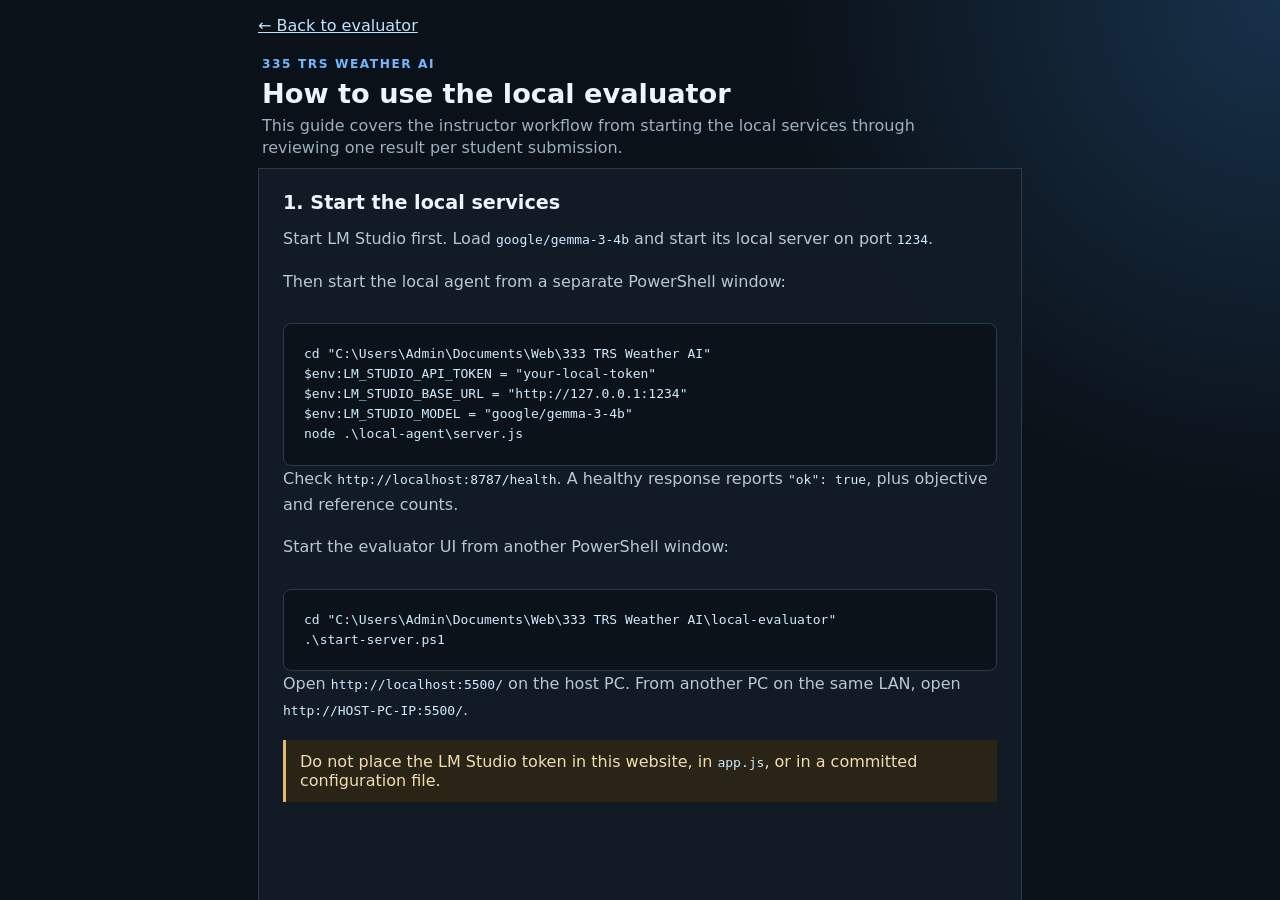
==== commit cbc2887e: "Add objective reference distiller workflow" ====
--- a/local-evaluator/how-to-use.html
+++ b/local-evaluator/how-to-use.html
@@ -86,7 +86,7 @@
 node .\local-agent\server.js</code></pre>
         <p>
           Check <code>http://localhost:8787/health</code>. A healthy response
-          reports <code>"ok": true</code> and a course reference count.
+          reports <code>"ok": true</code>, plus objective and reference counts.
         </p>
         <p>Start the evaluator UI from another PowerShell window:</p>
         <pre><code>cd "C:\Users\Admin\Documents\Web\333 TRS Weather AI\local-evaluator"
@@ -122,22 +122,15 @@
             <code>TAF Forecast Reasoning</code>
           </li>
         </ul>
-        <p>Download student workbook templates:</p>
+        <p>Download the completed sample workbooks:</p>
         <ul>
           <li>
             <a
-              href="../docs/II.6.a - Mission Forecaster Product Package - Student.xlsx"
+              href="../docs/II.6.a - Sample Completed Product Packages.zip"
               download
-              >Mission Forecaster Product Package - Student.xlsx</a
+              >Download sample product packages (.zip)</a
             >
           </li>
-          <li>
-            <a
-              href="../docs/II.6.a - Station Forecaster Product Package - Student.xlsx"
-              download
-              >Station Forecaster Product Package - Student.xlsx</a
-            >
-          </li>
         </ul>
       </section>
 
@@ -145,17 +138,19 @@
         <h2>3. Set the evaluation scope</h2>
         <p>
           Section 02 lists objectives from
-          <code>local-agent/course/course-reference.md</code>. Select the
+          <code>local-agent/course/reference-manifest.json</code>. Select the
           objectives that apply to the uploaded submissions.
         </p>
         <p>
-          The UI groups objectives by unit. There are no course, block, lesson,
-          instruction, rubric, or extracted-data fields to complete.
+          Objectives appear after focused PDFs have been distilled into
+          <code>local-agent/course/references/</code>. There are no course,
+          block, lesson, instruction, rubric, or extracted-data fields to
+          complete.
         </p>
         <p>
           The selected objectives are sent to the local agent. The agent
-          retrieves only the matching course-reference sections and uses those
-          sections as the evaluation context.
+          retrieves only the reference files linked to those objectives and
+          uses those files as the evaluation context.
         </p>
       </section>
 
@@ -185,7 +180,7 @@
         </p>
         <p>
           The AI output is still an instructor-review draft. Confirm the cited
-          course reference supports the finding before sending feedback to a
+          objective reference supports the finding before sending feedback to a
           student.
         </p>
       </section>
--- a/local-evaluator/styles.css
+++ b/local-evaluator/styles.css
@@ -57,6 +57,7 @@
 .pill.error { background: #482b32; color: #ffc4bd; }
 .field-stack { display: grid; flex: 1 1 auto; gap: 12px; min-height: 0; overflow: hidden; padding: 12px 16px 16px; }
 .field-stack > div { display: flex; flex-direction: column; min-height: 0; }
+.objective-field { flex: 1 1 auto; }
 .label-row { display: flex; align-items: center; justify-content: space-between; gap: 14px; margin-bottom: 8px; color: #c9d6e3; font-size: .88rem; font-weight: 700; }
 .objective-list { display: grid; flex: 1 1 auto; grid-template-columns: repeat(auto-fit, minmax(min(100%, clamp(160px, 14vw, 260px)), 1fr)); grid-auto-rows: minmax(0, 1fr); align-items: stretch; gap: 10px; min-height: 0; overflow: hidden; }
 .objective-unit { display: grid; grid-template-rows: auto 1fr; min-height: 0; border: 1px solid var(--line); border-radius: 8px; background: #0c1520; overflow: hidden; }
@@ -66,15 +67,15 @@
 .objective-option[aria-pressed="true"] { border-color: var(--success); background: #173629; color: #edf4fb; }
 .agent-row { display: grid; grid-template-columns: minmax(0, 1fr) 180px; align-items: end; gap: 14px; padding: 20px; }
 .primary { min-height: 45px; }
-.panel[aria-labelledby="agentHeading"] { overflow-y: auto; }
+.panel[aria-labelledby="agentHeading"] { overflow: hidden; }
 .panel[aria-labelledby="agentHeading"] .evaluation-grid { flex: 1 1 auto; min-height: 0; overflow-y: auto; }
-.evaluation-grid { display: grid; gap: 12px; margin: 0 20px 20px; }
-.evaluation-card { border: 1px solid #315473; border-radius: 10px; background: #0c1823; overflow: hidden; }
+.evaluation-grid { display: grid; align-content: start; gap: 12px; margin: 0 20px 20px; padding-right: 4px; }
+.evaluation-card { display: grid; grid-template-rows: auto minmax(0, 1fr); height: 228px; min-height: 0; border: 1px solid #315473; border-radius: 10px; background: #0c1823; overflow: hidden; }
 .result-heading { display: flex; align-items: center; justify-content: space-between; gap: 12px; padding: 14px 16px; border-bottom: 1px solid #315473; }
 .result-heading h3 { margin: 0; font-size: 1rem; overflow-wrap: anywhere; }
 .result-actions { display: flex; align-items: center; gap: 8px; }
 .result-actions button { padding: 6px 9px; border-radius: 7px; font-size: .78rem; }
-.evaluation-card pre { min-height: 120px; max-height: 38vh; padding: 16px; color: #d9ebff; }
+.evaluation-card pre { min-height: 0; max-height: none; padding: 16px; color: #d9ebff; }
 .output-panel { margin-top: 18px; }
 .actions { display: flex; gap: 8px; }
 pre { margin: 0; min-height: 220px; max-height: 50vh; overflow: auto; padding: 20px; color: #c8e1ff; font: 13px/1.55 ui-monospace, SFMono-Regular, Consolas, monospace; white-space: pre-wrap; overflow-wrap: anywhere; }
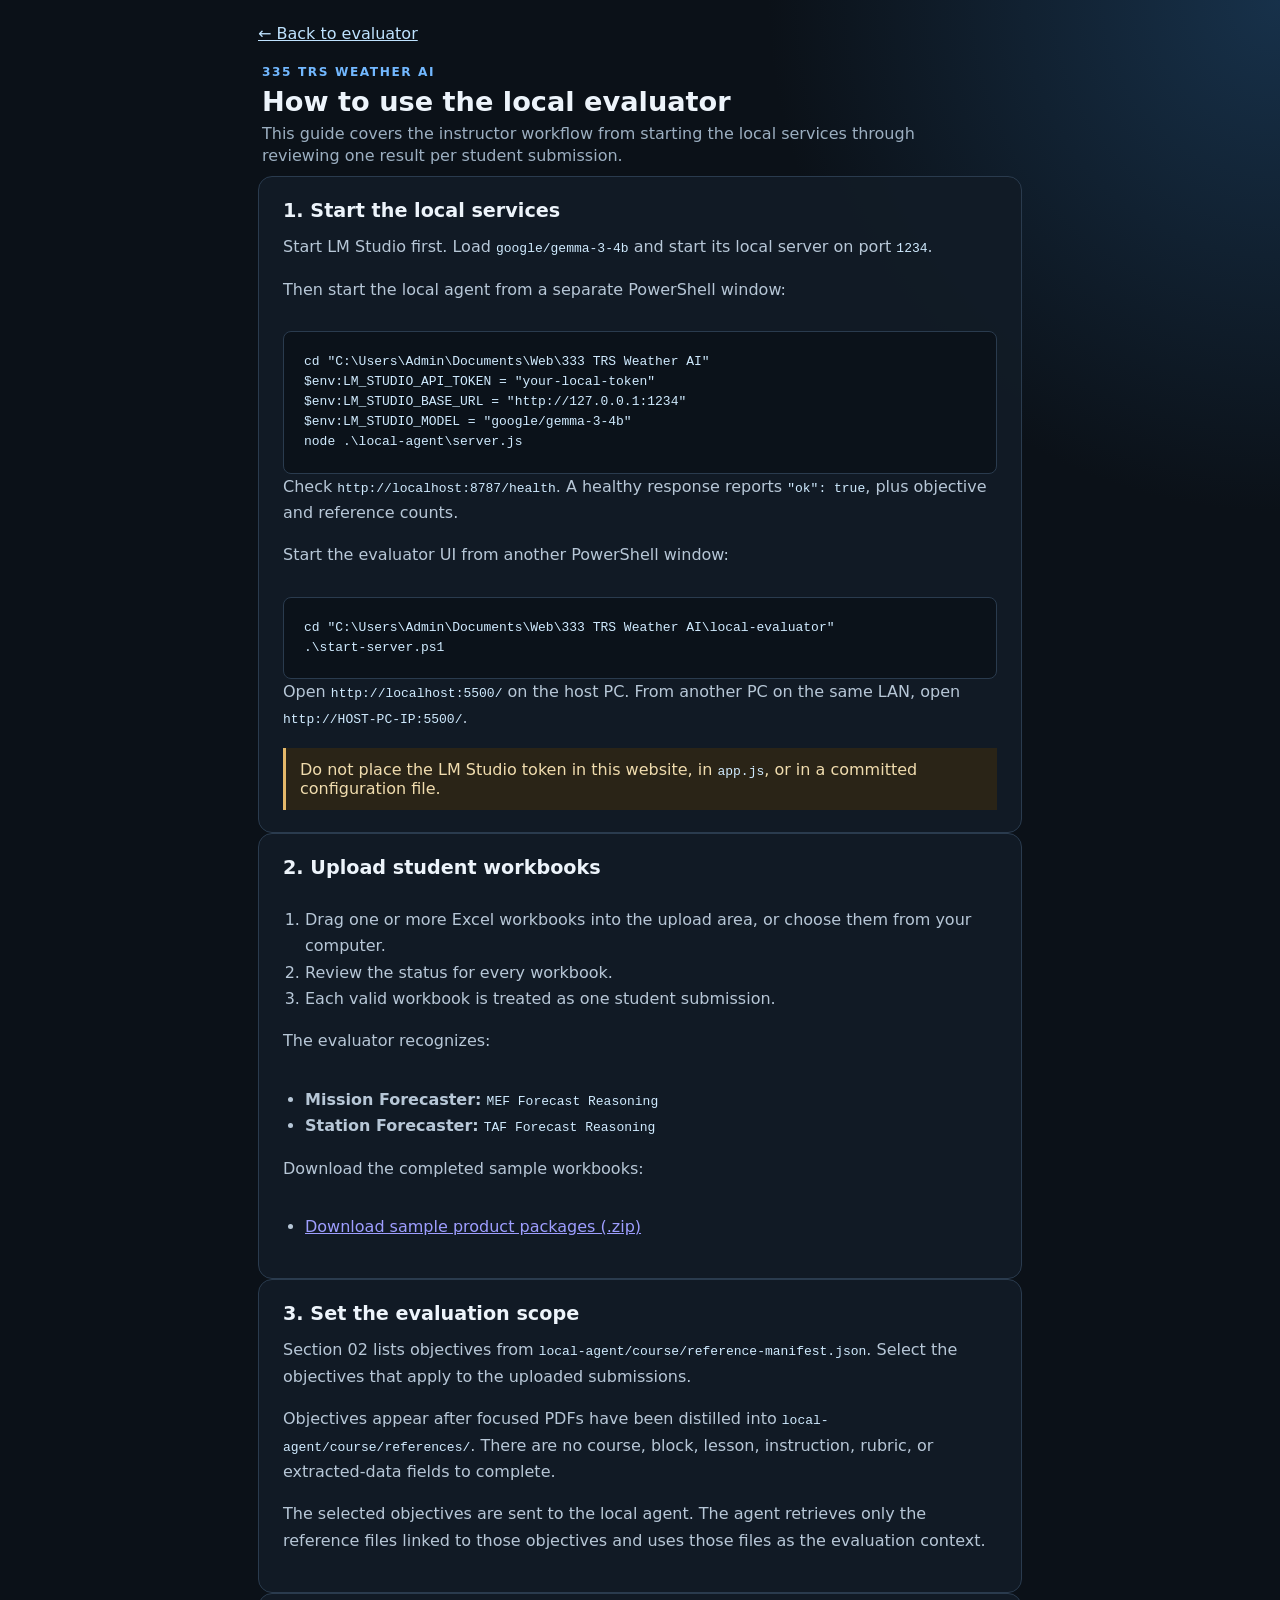
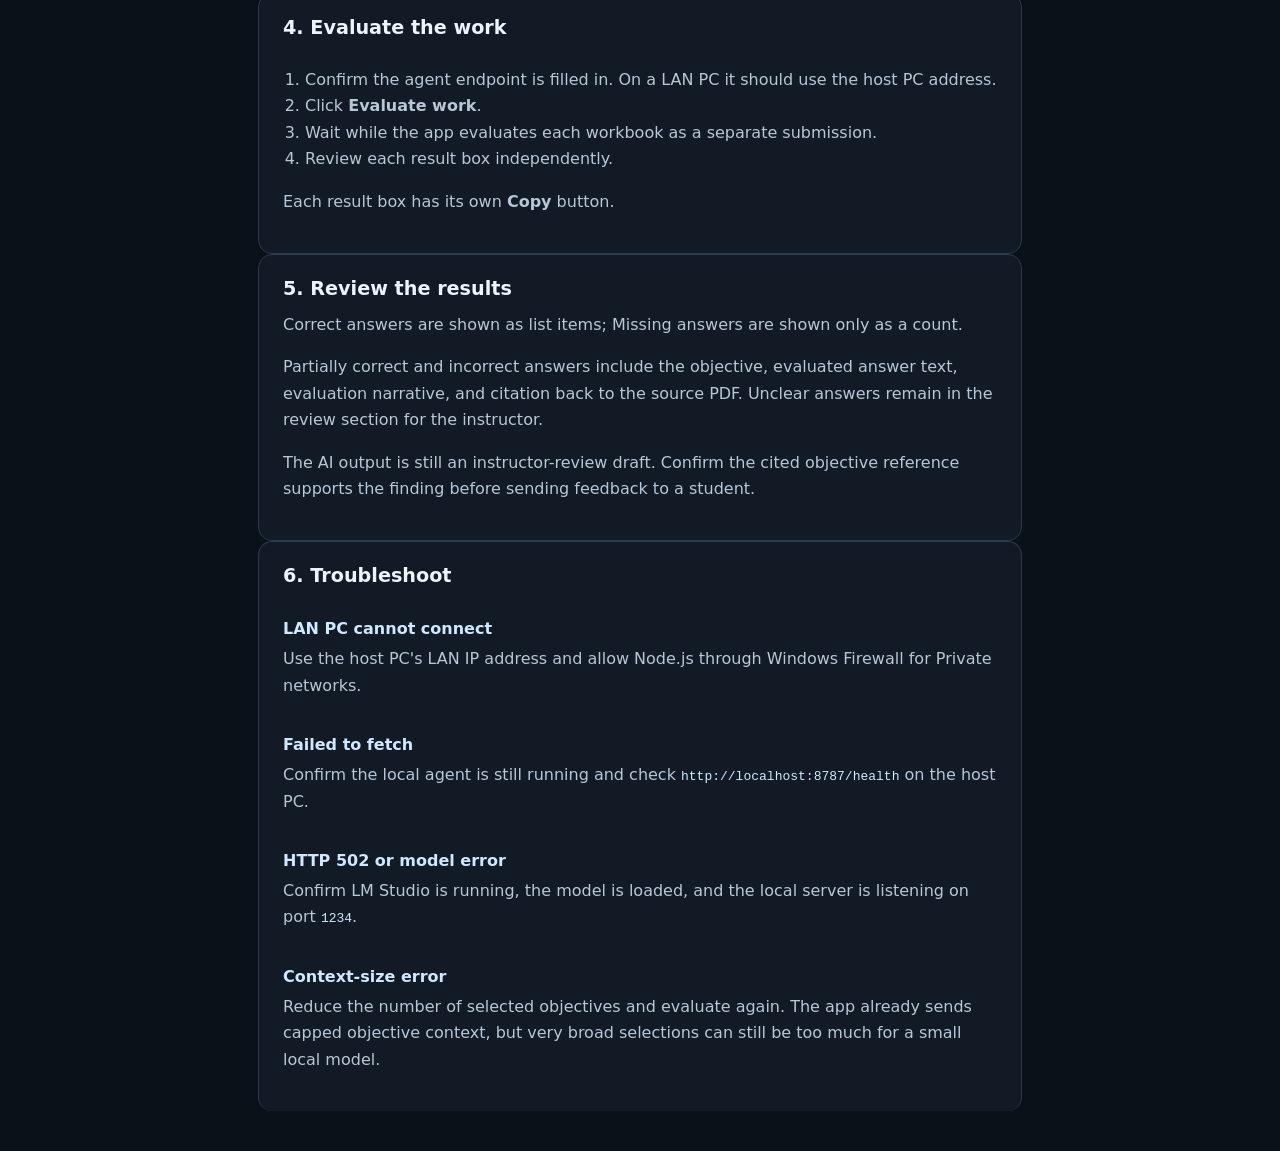
==== commit 12f38011: "Expand METOC evaluator workflow" ====
--- a/local-evaluator/how-to-use.html
+++ b/local-evaluator/how-to-use.html
@@ -172,11 +172,12 @@
 
       <section class="panel guide-section">
         <h2>5. Review the results</h2>
-        <p>Correct answers are shown only as a count.</p>
+        <p>Correct answers are shown as list items; Missing answers are shown only as a count.</p>
         <p>
           Partially correct and incorrect answers include the objective,
           evaluated answer text, evaluation narrative, and citation back to the
-          source PDF. Missing and unclear answers omit the evaluation narrative.
+          source PDF. Unclear answers remain in the review section for the
+          instructor.
         </p>
         <p>
           The AI output is still an instructor-review draft. Confirm the cited
--- a/local-evaluator/styles.css
+++ b/local-evaluator/styles.css
@@ -13,8 +13,8 @@
 }
 
 * { box-sizing: border-box; }
-html { height: 100%; overflow: hidden; }
-body { margin: 0; height: 100%; overflow: hidden; background: radial-gradient(circle at top right, #17314a 0, transparent 32rem), #0b1118; }
+html { min-height: 100%; overflow-x: hidden; }
+body { min-height: 100%; margin: 0; overflow-x: hidden; background: radial-gradient(circle at top right, #17314a 0, transparent 32rem), #0b1118; }
 button, input, textarea { font: inherit; }
 button { border: 0; border-radius: 8px; padding: 10px 14px; background: #2f81f7; color: white; font-weight: 700; cursor: pointer; }
 button:hover:not(:disabled) { background: #5ba1fa; }
@@ -23,7 +23,7 @@
 textarea { resize: vertical; line-height: 1.5; }
 label { display: grid; gap: 7px; color: #c9d6e3; font-size: .88rem; font-weight: 700; }
 
-.app-shell { display: flex; flex-direction: column; width: 100%; height: 100vh; margin: 0; overflow: hidden; padding: 16px 28px; }
+.app-shell { width: min(1180px, 100%); margin: 0 auto; padding: 24px 28px 40px; }
 .hero { display: flex; flex: 0 0 auto; align-items: center; justify-content: space-between; gap: 28px; margin-bottom: 10px; padding: 0 4px; }
 .eyebrow, .step { margin: 0 0 8px; color: var(--accent); font-size: .76rem; font-weight: 800; letter-spacing: .13em; text-transform: uppercase; }
 h1, h2, p { margin-top: 0; }
@@ -31,14 +31,11 @@
 h2 { margin-bottom: 0; font-size: 1.2rem; }
 .intro { max-width: 700px; margin-bottom: 0; color: var(--muted); line-height: 1.35; }
 .hero-actions { display: flex; flex: 0 0 auto; align-items: center; gap: 12px; }
+.guide-link { padding: 8px 11px; border: 1px solid #315473; border-radius: 999px; color: #b9dfff; font-size: .78rem; font-weight: 700; text-decoration: none; }
+.guide-link:hover { border-color: var(--accent); background: #152a40; color: white; }
 .local-badge { flex: 0 0 auto; padding: 8px 11px; border: 1px solid #315473; border-radius: 999px; color: #b9dfff; font-size: .78rem; }
-.section-scroller { position: relative; flex: 1 1 auto; min-height: 0; padding: 14px 18px; overflow: visible; }
-.arrow-button { position: absolute; z-index: 2; top: 50%; width: 32px; height: 58px; padding: 0; transform: translateY(-50%); border: 1px solid var(--line); border-radius: 8px; background: #d8e0e7; color: #183345; font-size: 1.35rem; line-height: 1; }
-.arrow-button:hover:not(:disabled) { background: #eff5fa; }
-.arrow-button-prev { left: -16px; }
-.arrow-button-next { right: -16px; }
-.panel-track { display: flex; flex: 1 1 auto; gap: 18px; height: 100%; outline: none; transition: transform .24s ease; }
-.panel { display: flex; flex: 0 0 100%; flex-direction: column; min-width: 0; min-height: 0; border: 1px solid var(--line); border-radius: 0; background: color-mix(in srgb, var(--panel) 92%, transparent); overflow: hidden; }
+.workflow { display: grid; gap: 14px; }
+.panel { display: flex; min-width: 0; flex-direction: column; min-height: 0; border: 1px solid var(--line); border-radius: 14px; background: color-mix(in srgb, var(--panel) 92%, transparent); overflow: hidden; }
 .panel-heading { display: flex; flex: 0 0 auto; align-items: center; justify-content: space-between; gap: 16px; padding: 12px 16px; border-bottom: 1px solid var(--line); }
 .panel-heading .step { margin-bottom: 4px; }
 .muted, small { color: var(--muted); font-size: .84rem; }
@@ -49,30 +46,28 @@
 .status { min-height: 22px; margin: 0 20px 16px; color: #bed0e1; line-height: 1.5; }
 .status.success { color: var(--success); }
 .status.error { color: var(--danger); }
-.submission-list { display: grid; gap: 8px; min-height: 0; overflow: hidden; padding: 0 20px 20px; }
+.submission-list { display: grid; gap: 8px; max-height: 220px; min-height: 0; overflow-y: auto; padding: 0 20px 20px; }
 .submission-card { display: flex; align-items: center; justify-content: space-between; gap: 14px; padding: 12px 14px; border: 1px solid var(--line); border-radius: 9px; background: #0e1721; }
 .submission-card strong { display: block; overflow-wrap: anywhere; }
 .submission-card small { display: block; margin-top: 3px; }
 .pill { padding: 4px 8px; border-radius: 999px; background: #20374a; color: #bfe3ff; font-size: .75rem; white-space: nowrap; }
 .pill.error { background: #482b32; color: #ffc4bd; }
-.field-stack { display: grid; flex: 1 1 auto; gap: 12px; min-height: 0; overflow: hidden; padding: 12px 16px 16px; }
+.field-stack { display: grid; gap: 12px; min-height: 0; overflow: hidden; padding: 12px 16px 16px; }
 .field-stack > div { display: flex; flex-direction: column; min-height: 0; }
-.objective-field { flex: 1 1 auto; }
+.objective-select-field { max-width: 760px; }
+.objective-select-field select { width: 100%; }
+.objective-guidance { margin: 0 0 10px; color: var(--muted); font-size: .82rem; line-height: 1.45; }
 .label-row { display: flex; align-items: center; justify-content: space-between; gap: 14px; margin-bottom: 8px; color: #c9d6e3; font-size: .88rem; font-weight: 700; }
-.objective-list { display: grid; flex: 1 1 auto; grid-template-columns: repeat(auto-fit, minmax(min(100%, clamp(160px, 14vw, 260px)), 1fr)); grid-auto-rows: minmax(0, 1fr); align-items: stretch; gap: 10px; min-height: 0; overflow: hidden; }
-.objective-unit { display: grid; grid-template-rows: auto 1fr; min-height: 0; border: 1px solid var(--line); border-radius: 8px; background: #0c1520; overflow: hidden; }
-.objective-unit h3 { margin: 0; min-height: 42px; padding: 9px 10px; border-bottom: 1px solid var(--line); font-size: .8rem; line-height: 1.25; color: #edf4fb; }
-.objective-options { display: grid; align-content: start; gap: 5px; min-height: 0; overflow: hidden; padding: 8px; }
-.objective-option { display: block; width: 100%; padding: 6px 7px; border: 1px solid var(--line); border-radius: 7px; background: #0e1721; color: #c9d6e3; font-size: .76rem; font-weight: 650; line-height: 1.22; text-align: left; }
-.objective-option[aria-pressed="true"] { border-color: var(--success); background: #173629; color: #edf4fb; }
 .agent-row { display: grid; grid-template-columns: minmax(0, 1fr) 180px; align-items: end; gap: 14px; padding: 20px; }
 .primary { min-height: 45px; }
 .panel[aria-labelledby="agentHeading"] { overflow: hidden; }
-.panel[aria-labelledby="agentHeading"] .evaluation-grid { flex: 1 1 auto; min-height: 0; overflow-y: auto; }
+.panel[aria-labelledby="agentHeading"] .evaluation-grid { max-height: 620px; min-height: 0; overflow-y: auto; }
 .evaluation-grid { display: grid; align-content: start; gap: 12px; margin: 0 20px 20px; padding-right: 4px; }
 .evaluation-card { display: grid; grid-template-rows: auto minmax(0, 1fr); height: 228px; min-height: 0; border: 1px solid #315473; border-radius: 10px; background: #0c1823; overflow: hidden; }
 .result-heading { display: flex; align-items: center; justify-content: space-between; gap: 12px; padding: 14px 16px; border-bottom: 1px solid #315473; }
+.result-heading > div { min-width: 0; }
 .result-heading h3 { margin: 0; font-size: 1rem; overflow-wrap: anywhere; }
+.result-heading small { display: block; margin-top: 3px; overflow-wrap: anywhere; }
 .result-actions { display: flex; align-items: center; gap: 8px; }
 .result-actions button { padding: 6px 9px; border-radius: 7px; font-size: .78rem; }
 .evaluation-card pre { min-height: 0; max-height: none; padding: 16px; color: #d9ebff; }
@@ -82,7 +77,7 @@
 
 @media (max-width: 760px) {
   .hero, .panel-heading { align-items: flex-start; flex-direction: column; }
-  .app-shell { padding-inline: 16px; }
+  .app-shell { padding: 18px 16px 32px; }
   .hero-actions { align-items: flex-start; flex-direction: column; }
   .agent-row { grid-template-columns: 1fr; }
   .local-badge { align-self: flex-start; }
